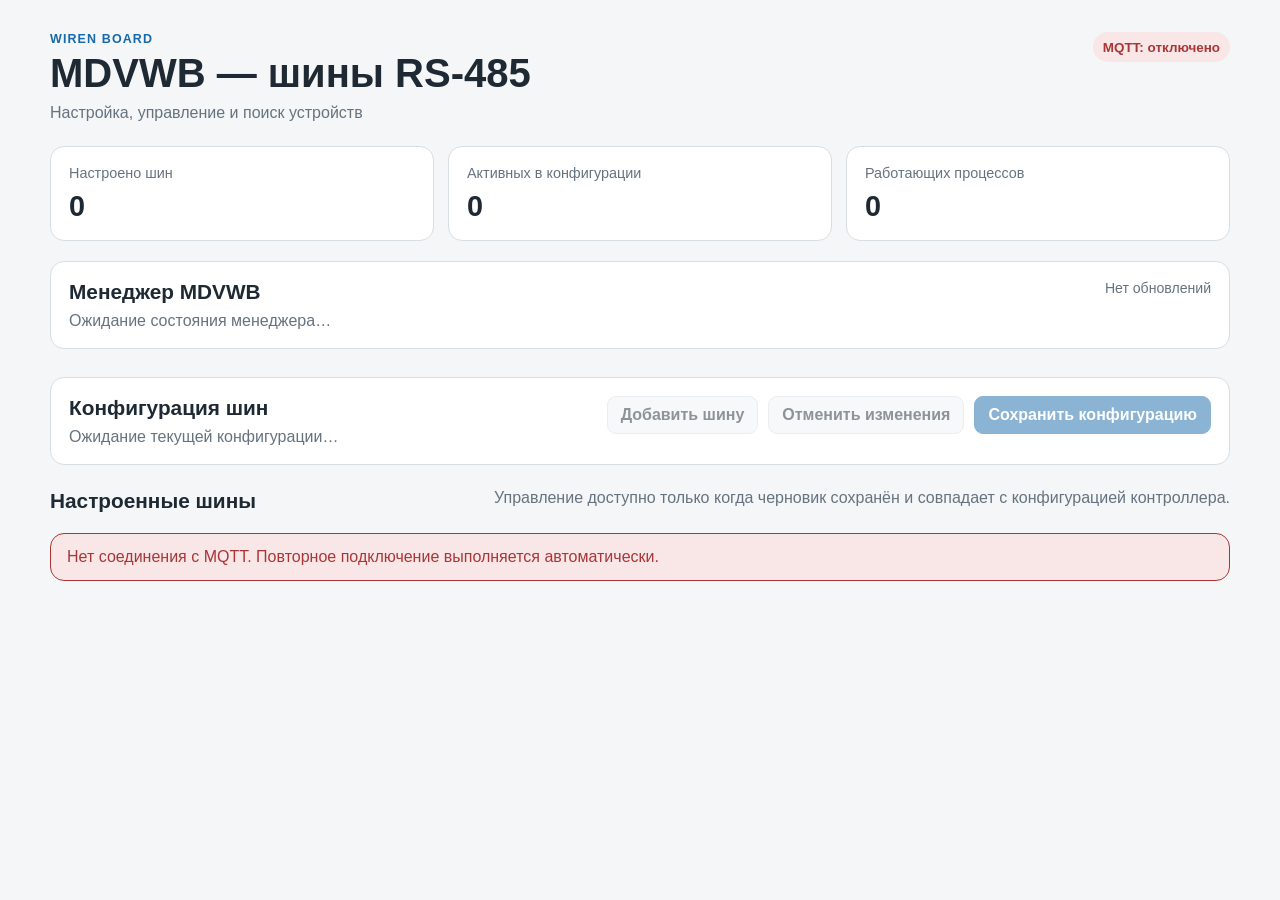
==== www/mdvwb/index.html @ 92bb1122 "Add multi-bus MQTT manager and web configuration" ====
<!doctype html>
<html lang="ru">
<head>
  <meta charset="utf-8">
  <meta name="viewport" content="width=device-width, initial-scale=1">
  <title>MDVWB — управление шинами</title>
  <link rel="stylesheet" href="./styles.css">
</head>
<body>
  <main class="page">
    <header class="page-header">
      <div>
        <p class="eyebrow">Wiren Board</p>
        <h1>MDVWB — шины RS-485</h1>
        <p class="subtitle">Настройка, управление и поиск устройств</p>
      </div>
      <div id="connectionBadge" class="status-badge status-offline" aria-live="polite">
        MQTT: отключено
      </div>
    </header>

    <section class="summary" aria-label="Общее состояние">
      <article class="summary-card">
        <span class="summary-label">Настроено шин</span>
        <strong id="busCount">0</strong>
      </article>
      <article class="summary-card">
        <span class="summary-label">Активных в конфигурации</span>
        <strong id="enabledCount">0</strong>
      </article>
      <article class="summary-card">
        <span class="summary-label">Работающих процессов</span>
        <strong id="runningCount">0</strong>
      </article>
    </section>

    <section class="manager-panel" aria-labelledby="managerTitle">
      <div>
        <h2 id="managerTitle">Менеджер MDVWB</h2>
        <p id="managerStatus" class="muted">Ожидание данных MQTT…</p>
      </div>
      <p id="lastUpdate" class="last-update">Нет обновлений</p>
    </section>

    <section class="configuration-panel" aria-labelledby="configurationTitle">
      <div class="configuration-header">
        <div>
          <h2 id="configurationTitle">Конфигурация шин</h2>
          <p id="draftStatus" class="muted">Ожидание текущей конфигурации…</p>
        </div>
        <div class="button-row">
          <button id="addBusButton" class="button button-secondary" type="button">Добавить шину</button>
          <button id="resetConfigButton" class="button button-secondary" type="button" disabled>Отменить изменения</button>
          <button id="applyConfigButton" class="button button-primary" type="button" disabled>Сохранить конфигурацию</button>
        </div>
      </div>
      <div id="configResult" class="operation-result operation-result-hidden" role="status" aria-live="polite"></div>
    </section>

    <section id="editorPanel" class="editor-panel editor-panel-hidden" aria-labelledby="editorTitle">
      <div class="editor-header">
        <div>
          <p class="eyebrow">Редактор</p>
          <h2 id="editorTitle">Новая шина</h2>
        </div>
        <button id="closeEditorButton" class="icon-button" type="button" aria-label="Закрыть редактор">×</button>
      </div>

      <form id="busEditorForm" novalidate>
        <div class="form-grid">
          <label class="field">
            <span>Номер шины</span>
            <input id="busIdInput" type="number" min="1" max="999" step="1" required>
            <small>Число от 1 до 999. Используется в имени Fan-&lt;шина&gt;_&lt;адрес&gt;.</small>
          </label>

          <label class="field">
            <span>Порт RS-485</span>
            <input id="busPortInput" type="text" placeholder="/dev/ttyRS485-1" autocomplete="off" required>
            <small>Допустим любой безопасный путь устройства, начинающийся с /dev/.</small>
          </label>

          <label class="field field-wide">
            <span>Опрашиваемые адреса</span>
            <input id="busAddressesInput" type="text" placeholder="1, 2, 3" autocomplete="off">
            <small>Адреса 0–63 через запятую. Для отключённой шины список может быть пустым.</small>
          </label>

          <label class="checkbox-field field-wide">
            <input id="busEnabledInput" type="checkbox">
            <span>Шина активна и должна запускаться автоматически</span>
          </label>
        </div>

        <div id="editorError" class="form-error form-error-hidden" role="alert"></div>
        <div class="button-row editor-actions">
          <button id="cancelEditorButton" class="button button-secondary" type="button">Отмена</button>
          <button class="button button-primary" type="submit">Сохранить в черновик</button>
        </div>
      </form>
    </section>

    <section aria-labelledby="busesTitle">
      <div class="section-heading">
        <h2 id="busesTitle">Настроенные шины</h2>
        <p class="muted">Управление доступно только когда черновик сохранён и совпадает с конфигурацией контроллера.</p>
      </div>
      <div id="notice" class="notice" role="status" aria-live="polite">
        Подключение к MQTT…
      </div>
      <div id="busGrid" class="bus-grid" aria-live="polite"></div>
    </section>
  </main>

  <template id="busCardTemplate">
    <article class="bus-card">
      <div class="bus-card-header">
        <div>
          <p class="eyebrow bus-number"></p>
          <h3 class="bus-title"></h3>
        </div>
        <span class="bus-service status-badge"></span>
      </div>

      <dl class="bus-details">
        <div>
          <dt>Порт</dt>
          <dd class="bus-port"></dd>
        </div>
        <div>
          <dt>Адреса</dt>
          <dd class="bus-addresses"></dd>
        </div>
        <div>
          <dt>Конфигурация</dt>
          <dd class="bus-enabled"></dd>
        </div>
        <div>
          <dt>Автозапуск</dt>
          <dd class="bus-autostart"></dd>
        </div>
      </dl>

      <section class="bus-control-block" aria-label="Управление шиной">
        <h4>Управление процессом</h4>
        <div class="bus-control-actions">
          <button class="button button-success bus-command" data-command="start" type="button">Запустить</button>
          <button class="button button-secondary bus-command" data-command="stop" type="button">Остановить</button>
          <button class="button button-secondary bus-command" data-command="restart" type="button">Перезапустить</button>
          <button class="button button-secondary bus-command" data-command="status" type="button">Обновить</button>
        </div>
        <p class="bus-operation-result muted" role="status" aria-live="polite"></p>
      </section>

      <section class="discovery-block">
        <div class="discovery-heading">
          <div>
            <h4>Поиск устройств</h4>
            <p class="bus-discovery-status muted">Нет данных</p>
          </div>
          <button class="button button-secondary bus-command bus-discover" data-command="discovery" type="button">Найти устройства</button>
        </div>
        <p class="bus-discovery-result"></p>
        <p class="discovery-note muted">Поиск остановит только эту шину. После завершения сервис останется остановленным.</p>
      </section>

      <div class="card-actions">
        <button class="button button-secondary bus-edit" type="button">Изменить</button>
        <button class="button button-danger bus-delete" type="button">Удалить</button>
      </div>
    </article>
  </template>

  <script type="module" src="./app.js"></script>
</body>
</html>
---- www/mdvwb/styles.css ----
:root {
  color-scheme: light dark;
  --background: #f4f6f8;
  --surface: #ffffff;
  --surface-subtle: #eef2f5;
  --text: #1e2933;
  --muted: #66737f;
  --border: #d7dee4;
  --accent: #1769aa;
  --accent-soft: #e7f1f9;
  --success: #207a42;
  --success-soft: #e4f4e9;
  --warning: #9a6400;
  --warning-soft: #fff2d5;
  --danger: #a93636;
  --danger-soft: #f9e7e7;
  font-family: -apple-system, BlinkMacSystemFont, "Segoe UI", Arial, sans-serif;
}

@media (prefers-color-scheme: dark) {
  :root {
    --background: #12171c;
    --surface: #1b2229;
    --surface-subtle: #242d35;
    --text: #edf2f6;
    --muted: #aeb9c2;
    --border: #37434d;
    --accent: #65b5f1;
    --accent-soft: #1d3a50;
    --success: #78d498;
    --success-soft: #173b25;
    --warning: #f2c66d;
    --warning-soft: #493815;
    --danger: #f0a1a1;
    --danger-soft: #4c2424;
  }
}

* {
  box-sizing: border-box;
}

body {
  margin: 0;
  background: var(--background);
  color: var(--text);
}

button,
input,
textarea,
select {
  font: inherit;
}

code {
  font-family: Consolas, "Liberation Mono", monospace;
  font-size: 0.92em;
}

.page {
  width: min(1180px, calc(100% - 32px));
  margin: 0 auto;
  padding: 32px 0 56px;
}

.page-header,
.manager-panel,
.section-heading,
.bus-card-header {
  display: flex;
  justify-content: space-between;
  align-items: flex-start;
  gap: 20px;
}

.page-header {
  margin-bottom: 24px;
}

h1,
h2,
h3,
h4,
p {
  margin-top: 0;
}

h1 {
  margin-bottom: 8px;
  font-size: clamp(1.7rem, 4vw, 2.5rem);
}

h2 {
  margin-bottom: 8px;
  font-size: 1.3rem;
}

h3 {
  margin-bottom: 0;
  font-size: 1.2rem;
}

h4 {
  margin-bottom: 8px;
  font-size: 1rem;
}

.eyebrow {
  margin-bottom: 5px;
  color: var(--accent);
  font-size: 0.78rem;
  font-weight: 700;
  letter-spacing: 0.09em;
  text-transform: uppercase;
}

.subtitle,
.muted,
.last-update {
  color: var(--muted);
}

.subtitle {
  margin-bottom: 0;
}

.summary {
  display: grid;
  grid-template-columns: repeat(3, minmax(0, 1fr));
  gap: 14px;
  margin-bottom: 20px;
}

.summary-card,
.manager-panel,
.bus-card,
.notice {
  border: 1px solid var(--border);
  border-radius: 14px;
  background: var(--surface);
}

.summary-card {
  padding: 17px 18px;
}

.summary-card strong {
  display: block;
  margin-top: 8px;
  font-size: 1.8rem;
}

.summary-label {
  color: var(--muted);
  font-size: 0.9rem;
}

.manager-panel {
  margin-bottom: 28px;
  padding: 18px;
}

.manager-panel p {
  margin-bottom: 0;
}

.last-update {
  font-size: 0.88rem;
  text-align: right;
}

.section-heading {
  margin-bottom: 12px;
}

.section-heading p {
  margin-bottom: 0;
}

.notice {
  margin-bottom: 16px;
  padding: 14px 16px;
  color: var(--muted);
}

.notice.notice-error {
  border-color: var(--danger);
  background: var(--danger-soft);
  color: var(--danger);
}

.notice.notice-hidden {
  display: none;
}

.bus-grid {
  display: grid;
  grid-template-columns: repeat(auto-fit, minmax(310px, 1fr));
  gap: 16px;
}

.bus-card {
  padding: 18px;
}

.bus-details {
  display: grid;
  grid-template-columns: repeat(2, minmax(0, 1fr));
  gap: 14px;
  margin: 20px 0;
}

.bus-details div {
  min-width: 0;
  padding: 12px;
  border-radius: 10px;
  background: var(--surface-subtle);
}

.bus-details dt {
  margin-bottom: 5px;
  color: var(--muted);
  font-size: 0.8rem;
}

.bus-details dd {
  margin: 0;
  overflow-wrap: anywhere;
  font-weight: 600;
}

.discovery-block {
  padding-top: 16px;
  border-top: 1px solid var(--border);
}

.discovery-block p:last-child {
  margin-bottom: 0;
}

.status-badge {
  display: inline-flex;
  align-items: center;
  min-height: 30px;
  padding: 5px 10px;
  border-radius: 999px;
  background: var(--surface-subtle);
  color: var(--muted);
  font-size: 0.84rem;
  font-weight: 700;
  white-space: nowrap;
}

.status-online,
.status-active {
  background: var(--success-soft);
  color: var(--success);
}

.status-warning,
.status-activating {
  background: var(--warning-soft);
  color: var(--warning);
}

.status-offline,
.status-failed,
.status-inactive {
  background: var(--danger-soft);
  color: var(--danger);
}

@media (max-width: 720px) {
  .page {
    width: min(100% - 20px, 1180px);
    padding-top: 20px;
  }

  .page-header,
  .manager-panel,
  .section-heading {
    flex-direction: column;
  }

  .summary {
    grid-template-columns: 1fr;
  }

  .last-update {
    text-align: left;
  }
}

@media (max-width: 430px) {
  .bus-grid {
    grid-template-columns: 1fr;
  }

  .bus-details {
    grid-template-columns: 1fr;
  }
}

.configuration-panel,
.editor-panel {
  margin-bottom: 24px;
  padding: 18px;
  border: 1px solid var(--border);
  border-radius: 14px;
  background: var(--surface);
}

.configuration-header,
.editor-header,
.card-actions,
.button-row {
  display: flex;
  align-items: center;
  gap: 10px;
}

.configuration-header,
.editor-header {
  justify-content: space-between;
  align-items: flex-start;
}

.configuration-header p,
.editor-header p {
  margin-bottom: 0;
}

.button-row {
  flex-wrap: wrap;
  justify-content: flex-end;
}

.button,
.icon-button {
  border: 1px solid transparent;
  border-radius: 9px;
  cursor: pointer;
  font-weight: 650;
}

.button {
  min-height: 38px;
  padding: 8px 13px;
}

.button:disabled {
  cursor: not-allowed;
  opacity: 0.5;
}

.button-primary {
  border-color: var(--accent);
  background: var(--accent);
  color: #ffffff;
}

.button-secondary {
  border-color: var(--border);
  background: var(--surface-subtle);
  color: var(--text);
}

.button-danger {
  border-color: var(--danger);
  background: transparent;
  color: var(--danger);
}

.icon-button {
  width: 38px;
  height: 38px;
  padding: 0;
  border-color: var(--border);
  background: var(--surface-subtle);
  color: var(--text);
  font-size: 1.5rem;
}

.operation-result,
.form-error {
  margin-top: 14px;
  padding: 12px 14px;
  border: 1px solid var(--border);
  border-radius: 10px;
}

.operation-success {
  border-color: var(--success);
  background: var(--success-soft);
  color: var(--success);
}

.operation-error,
.form-error {
  border-color: var(--danger);
  background: var(--danger-soft);
  color: var(--danger);
}

.operation-result-hidden,
.form-error-hidden,
.editor-panel-hidden {
  display: none;
}

.form-grid {
  display: grid;
  grid-template-columns: repeat(2, minmax(0, 1fr));
  gap: 15px;
  margin-top: 18px;
}

.field,
.checkbox-field {
  display: flex;
  gap: 7px;
}

.field {
  flex-direction: column;
}

.field-wide {
  grid-column: 1 / -1;
}

.field > span,
.checkbox-field span {
  font-weight: 650;
}

.field input {
  width: 100%;
  min-height: 42px;
  padding: 9px 11px;
  border: 1px solid var(--border);
  border-radius: 9px;
  background: var(--surface);
  color: var(--text);
}

.field small {
  color: var(--muted);
}

.checkbox-field {
  align-items: center;
  padding: 12px;
  border-radius: 10px;
  background: var(--surface-subtle);
}

.checkbox-field input {
  width: 19px;
  height: 19px;
  margin: 0;
}

.editor-actions {
  margin-top: 16px;
}

.card-actions {
  justify-content: flex-end;
  margin-top: 16px;
  padding-top: 16px;
  border-top: 1px solid var(--border);
}

@media (max-width: 720px) {
  .configuration-header,
  .editor-header {
    flex-direction: column;
  }

  .configuration-header .button-row,
  .editor-actions {
    width: 100%;
    justify-content: flex-start;
  }

  .form-grid {
    grid-template-columns: 1fr;
  }

  .field-wide {
    grid-column: auto;
  }
}

.button-success {
  border-color: var(--success);
  background: var(--success-soft);
  color: var(--success);
}

.bus-control-block {
  padding-top: 16px;
  border-top: 1px solid var(--border);
}

.bus-control-actions,
.discovery-heading {
  display: flex;
  align-items: center;
  gap: 9px;
}

.bus-control-actions {
  flex-wrap: wrap;
}

.discovery-heading {
  justify-content: space-between;
  align-items: flex-start;
}

.discovery-heading h4,
.discovery-heading p {
  margin-bottom: 0;
}

.bus-operation-result {
  min-height: 1.25em;
  margin: 10px 0 0;
  font-size: 0.88rem;
}

.inline-success {
  color: var(--success);
}

.inline-error {
  color: var(--danger);
}

.discovery-note {
  margin: 9px 0 0;
  font-size: 0.82rem;
}

.bus-discovery-result {
  margin: 10px 0 0;
  font-weight: 650;
}

@media (max-width: 520px) {
  .discovery-heading {
    flex-direction: column;
  }

  .bus-control-actions .button,
  .bus-discover {
    width: 100%;
  }
}
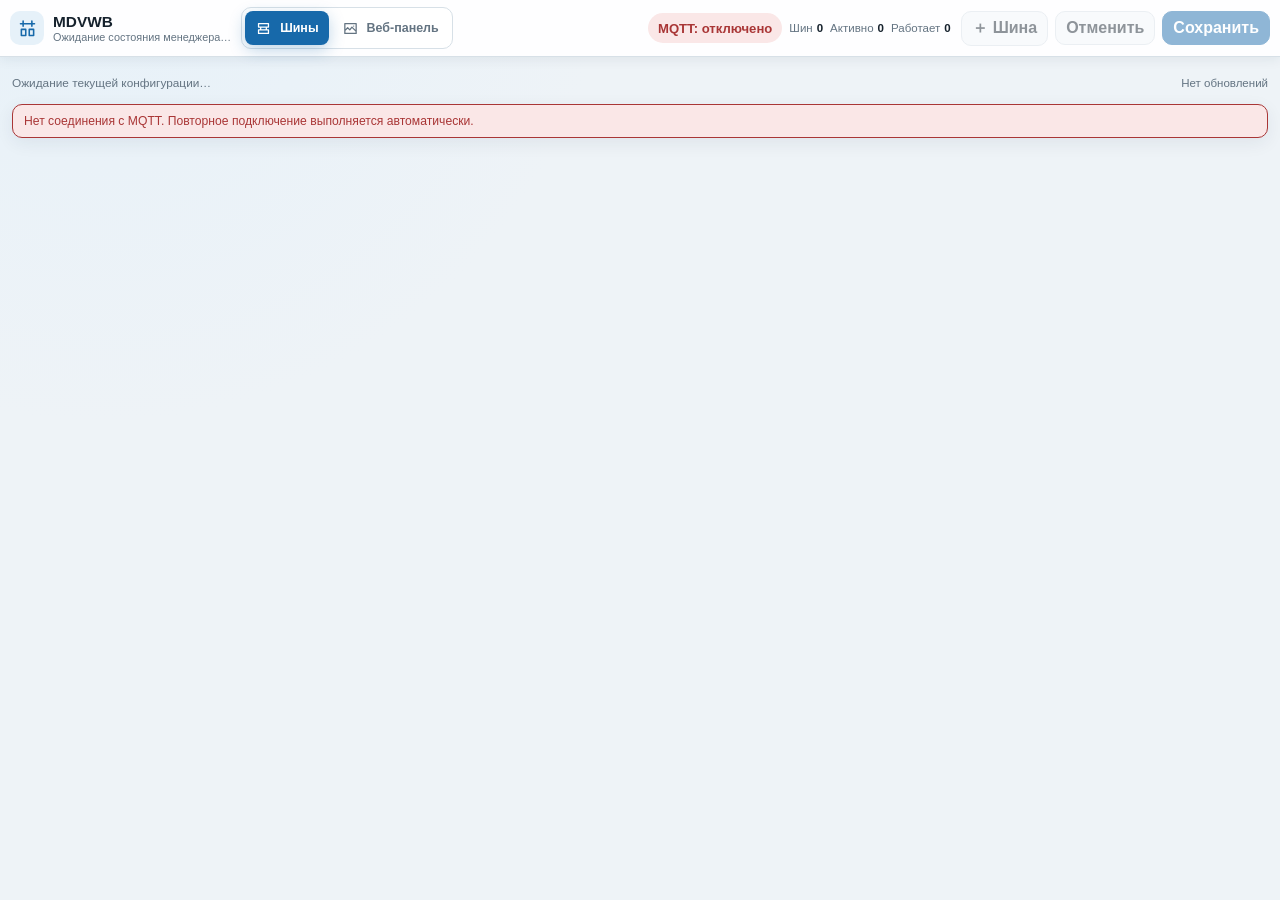
==== commit bda1ef9e: "xxx" ====
--- a/www/mdvwb/index.html
+++ b/www/mdvwb/index.html
@@ -3,112 +3,218 @@
 <head>
   <meta charset="utf-8">
   <meta name="viewport" content="width=device-width, initial-scale=1">
-  <title>MDVWB — управление шинами</title>
+  <title>MDVWB — настройка системы</title>
   <link rel="stylesheet" href="./styles.css">
 </head>
 <body>
   <main class="page">
-    <header class="page-header">
-      <div>
-        <p class="eyebrow">Wiren Board</p>
-        <h1>MDVWB — шины RS-485</h1>
-        <p class="subtitle">Настройка, управление и поиск устройств</p>
-      </div>
-      <div id="connectionBadge" class="status-badge status-offline" aria-live="polite">
-        MQTT: отключено
+    <header class="admin-topbar">
+      <div class="admin-brand">
+        <span class="admin-brand-icon" aria-hidden="true">
+          <svg viewBox="0 0 24 24"><path d="M4 6.5h16M7 3.5v6M17 3.5v6M5 13h5v7H5zM14 13h5v7h-5z"/></svg>
+        </span>
+        <div><strong>MDVWB</strong><span id="managerStatus">Ожидание менеджера…</span></div>
+      </div>
+
+      <nav class="section-tabs" aria-label="Разделы настройки">
+        <button class="section-tab section-tab-active" type="button" data-section="buses" aria-selected="true">
+          <svg viewBox="0 0 24 24" aria-hidden="true"><path d="M5 5h14v5H5zM5 14h14v5H5zM8 10v4M16 10v4"/></svg>
+          <span>Шины</span>
+        </button>
+        <button class="section-tab" type="button" data-section="dashboard" aria-selected="false">
+          <svg viewBox="0 0 24 24" aria-hidden="true"><path d="M4 5h16v14H4zM4 15l4-4 3 3 3-4 6 6M16.5 8.5h.01"/></svg>
+          <span>Веб-панель</span>
+        </button>
+      </nav>
+
+      <div class="admin-topbar-stats" aria-label="Состояние системы">
+        <span id="connectionBadge" class="status-badge status-offline">MQTT: отключено</span>
+        <span class="admin-counter" title="Настроено шин">Шин <strong id="busCount">0</strong></span>
+        <span class="admin-counter" title="Активных шин">Активно <strong id="enabledCount">0</strong></span>
+        <span class="admin-counter" title="Работающих процессов">Работает <strong id="runningCount">0</strong></span>
+      </div>
+
+      <div class="admin-topbar-actions">
+        <button id="addBusButton" class="button button-secondary button-compact" type="button"><span aria-hidden="true">＋</span> Шина</button>
+        <button id="resetConfigButton" class="button button-secondary button-compact" type="button" disabled>Отменить</button>
+        <button id="applyConfigButton" class="button button-primary button-compact" type="button" disabled>Сохранить</button>
       </div>
     </header>
 
-    <section class="summary" aria-label="Общее состояние">
-      <article class="summary-card">
-        <span class="summary-label">Настроено шин</span>
-        <strong id="busCount">0</strong>
-      </article>
-      <article class="summary-card">
-        <span class="summary-label">Активных в конфигурации</span>
-        <strong id="enabledCount">0</strong>
-      </article>
-      <article class="summary-card">
-        <span class="summary-label">Работающих процессов</span>
-        <strong id="runningCount">0</strong>
-      </article>
+    <section id="busesSection" class="section-panel buses-compact-page" data-section-panel="buses">
+      <div class="buses-status-line">
+        <span id="draftStatus" class="muted">Ожидание текущей конфигурации…</span>
+        <span id="lastUpdate" class="last-update">Нет обновлений</span>
+      </div>
+      <div id="configResult" class="operation-result operation-result-hidden" role="status" aria-live="polite"></div>
+      <div id="notice" class="notice" role="status" aria-live="polite">Подключение к MQTT…</div>
+
+      <section id="editorPanel" class="editor-panel editor-panel-hidden bus-editor-drawer" aria-labelledby="editorTitle">
+        <div class="editor-header">
+          <div><p class="eyebrow">Настройка шины</p><h2 id="editorTitle">Новая шина</h2></div>
+          <button id="closeEditorButton" class="icon-button" type="button" aria-label="Закрыть редактор">×</button>
+        </div>
+        <form id="busEditorForm" novalidate>
+          <div class="form-grid">
+            <label class="field">
+              <span>Номер шины</span>
+              <input id="busIdInput" type="number" min="1" max="999" step="1" required>
+              <small>Идентификатор в имени Fan-&lt;шина&gt;_&lt;адрес&gt;.</small>
+            </label>
+            <label class="field">
+              <span>Порт RS-485</span>
+              <input id="busPortInput" type="text" placeholder="/dev/ttyRS485-1" autocomplete="off" required>
+            </label>
+            <label class="field field-wide">
+              <span>Опрашиваемые адреса</span>
+              <input id="busAddressesInput" type="text" placeholder="1, 2, 3" autocomplete="off">
+              <small>Адреса 0–63 через запятую.</small>
+            </label>
+            <label class="checkbox-field field-wide">
+              <input id="busEnabledInput" type="checkbox">
+              <span>Запускать шину автоматически</span>
+            </label>
+          </div>
+          <div id="editorError" class="form-error form-error-hidden" role="alert"></div>
+          <div class="button-row editor-actions">
+            <button id="cancelEditorButton" class="button button-secondary" type="button">Отмена</button>
+            <button class="button button-primary" type="submit">Добавить в черновик</button>
+          </div>
+        </form>
+      </section>
+
+      <div id="busGrid" class="bus-grid" aria-live="polite"></div>
     </section>
 
-    <section class="manager-panel" aria-labelledby="managerTitle">
-      <div>
-        <h2 id="managerTitle">Менеджер MDVWB</h2>
-        <p id="managerStatus" class="muted">Ожидание данных MQTT…</p>
-      </div>
-      <p id="lastUpdate" class="last-update">Нет обновлений</p>
-    </section>
-
-    <section class="configuration-panel" aria-labelledby="configurationTitle">
-      <div class="configuration-header">
-        <div>
-          <h2 id="configurationTitle">Конфигурация шин</h2>
-          <p id="draftStatus" class="muted">Ожидание текущей конфигурации…</p>
-        </div>
-        <div class="button-row">
-          <button id="addBusButton" class="button button-secondary" type="button">Добавить шину</button>
-          <button id="resetConfigButton" class="button button-secondary" type="button" disabled>Отменить изменения</button>
-          <button id="applyConfigButton" class="button button-primary" type="button" disabled>Сохранить конфигурацию</button>
-        </div>
-      </div>
-      <div id="configResult" class="operation-result operation-result-hidden" role="status" aria-live="polite"></div>
-    </section>
-
-    <section id="editorPanel" class="editor-panel editor-panel-hidden" aria-labelledby="editorTitle">
-      <div class="editor-header">
-        <div>
-          <p class="eyebrow">Редактор</p>
-          <h2 id="editorTitle">Новая шина</h2>
-        </div>
-        <button id="closeEditorButton" class="icon-button" type="button" aria-label="Закрыть редактор">×</button>
-      </div>
-
-      <form id="busEditorForm" novalidate>
-        <div class="form-grid">
-          <label class="field">
-            <span>Номер шины</span>
-            <input id="busIdInput" type="number" min="1" max="999" step="1" required>
-            <small>Число от 1 до 999. Используется в имени Fan-&lt;шина&gt;_&lt;адрес&gt;.</small>
-          </label>
-
-          <label class="field">
-            <span>Порт RS-485</span>
-            <input id="busPortInput" type="text" placeholder="/dev/ttyRS485-1" autocomplete="off" required>
-            <small>Допустим любой безопасный путь устройства, начинающийся с /dev/.</small>
-          </label>
-
-          <label class="field field-wide">
-            <span>Опрашиваемые адреса</span>
-            <input id="busAddressesInput" type="text" placeholder="1, 2, 3" autocomplete="off">
-            <small>Адреса 0–63 через запятую. Для отключённой шины список может быть пустым.</small>
-          </label>
-
-          <label class="checkbox-field field-wide">
-            <input id="busEnabledInput" type="checkbox">
-            <span>Шина активна и должна запускаться автоматически</span>
-          </label>
-        </div>
-
-        <div id="editorError" class="form-error form-error-hidden" role="alert"></div>
-        <div class="button-row editor-actions">
-          <button id="cancelEditorButton" class="button button-secondary" type="button">Отмена</button>
-          <button class="button button-primary" type="submit">Сохранить в черновик</button>
-        </div>
-      </form>
-    </section>
-
-    <section aria-labelledby="busesTitle">
-      <div class="section-heading">
-        <h2 id="busesTitle">Настроенные шины</h2>
-        <p class="muted">Управление доступно только когда черновик сохранён и совпадает с конфигурацией контроллера.</p>
-      </div>
-      <div id="notice" class="notice" role="status" aria-live="polite">
-        Подключение к MQTT…
-      </div>
-      <div id="busGrid" class="bus-grid" aria-live="polite"></div>
+    <section id="dashboardSection" class="section-panel section-panel-hidden dashboard-editor-shell" data-section-panel="dashboard">
+      <header class="dashboard-editor-toolbar">
+        <div class="dashboard-toolbar-left">
+          <button id="dashboardBackButton" class="button button-secondary button-compact" type="button" aria-label="Вернуться к шинам">← Шины</button>
+          <div class="dashboard-panel-switcher" aria-label="Выбор пользовательской панели">
+            <select id="dashboardPanelSelect" aria-label="Пользовательская панель"></select>
+            <button id="dashboardNewPanelButton" class="icon-button icon-button-small" type="button" title="Создать новую панель" aria-label="Создать новую панель">＋</button>
+          </div>
+          <div class="dashboard-toolbar-title">
+            <strong id="dashboardToolbarTitle">Панель фанкойлов</strong>
+            <span id="dashboardBackgroundMeta">Изображение не загружено</span>
+          </div>
+          <span id="dashboardDirtyBadge" class="mini-badge mini-badge-hidden">Не сохранено</span>
+        </div>
+        <div class="dashboard-toolbar-actions">
+          <span id="dashboardStatusBadge" class="status-badge status-offline">Ожидание</span>
+          <span class="dashboard-toolbar-counter"><strong id="dashboardFanCount">0</strong> на карте</span>
+          <span class="dashboard-toolbar-counter dashboard-toolbar-counter-hidden">R<strong id="dashboardRevision">0</strong></span>
+          <span class="dashboard-toolbar-counter dashboard-toolbar-counter-hidden"><strong id="dashboardReferenceIssues">0</strong> ошибок</span>
+          <button id="dashboardSettingsButton" class="button button-secondary button-compact" type="button">Параметры</button>
+          <button id="dashboardResetButton" class="button button-secondary button-compact" type="button" disabled>Отменить</button>
+          <button id="dashboardSaveButton" class="button button-primary button-compact" type="button" disabled>Сохранить</button>
+          <a id="dashboardOpenPanelLink" class="button button-secondary button-compact" href="/fancoils/?panel=main" target="_blank" rel="noopener">Открыть</a>
+        </div>
+      </header>
+
+      <div id="dashboardConfigResult" class="operation-result operation-result-hidden dashboard-toolbar-result" role="status" aria-live="polite"></div>
+
+      <div class="dashboard-editor-workspace">
+        <aside class="device-catalog" aria-labelledby="dashboardDevicesTitle">
+          <div class="placement-pane-heading">
+            <div>
+              <h4 id="dashboardDevicesTitle">Фанкойлы</h4>
+            </div>
+            <span class="device-count"><strong id="dashboardPlacedDeviceCount">0</strong>/<span id="dashboardAvailableDeviceCount">0</span></span>
+          </div>
+          <div id="dashboardDeviceList" class="device-list"></div>
+          <div id="dashboardDeviceEmpty" class="device-empty device-empty-hidden">Нет настроенных фанкойлов.</div>
+        </aside>
+
+        <section class="placement-canvas-column dashboard-editor-map" aria-labelledby="dashboardPreviewTitle">
+          <h3 id="dashboardPreviewTitle" class="visually-hidden">Фанкойлы на плане</h3>
+          <div id="dashboardPreviewViewport" class="dashboard-preview-viewport" tabindex="0">
+            <div id="dashboardPreviewStage" class="dashboard-preview-stage">
+              <div id="dashboardImageCanvas" class="dashboard-image-canvas dashboard-image-canvas-empty dashboard-grid-enabled">
+                <img id="dashboardPreviewImage" class="dashboard-preview-image-hidden" alt="Подложка панели фанкойлов">
+                <div id="dashboardPreviewPlaceholder" class="dashboard-preview-placeholder">
+                  <svg viewBox="0 0 24 24" aria-hidden="true"><path d="M4 5h16v14H4zM4 15l4-4 3 3 3-4 6 6M16.5 8.5h.01"/></svg>
+                  <strong>Карта готова</strong>
+                  <span>Добавьте фанкойлы и при необходимости загрузите изображение.</span>
+                </div>
+                <div id="dashboardMarkerLayer" class="dashboard-marker-layer" aria-label="Маркеры фанкойлов"></div>
+              </div>
+            </div>
+          </div>
+          <div class="preview-footer dashboard-editor-footer">
+            <span id="dashboardPreviewMode">Вписать в окно · 100%</span>
+            <span>Колесо мыши — масштаб · шаг перемещения 1% по X и Y.</span>
+          </div>
+        </section>
+
+        <aside class="marker-inspector" aria-labelledby="dashboardInspectorTitle">
+          <div class="placement-pane-heading">
+            <div><h4 id="dashboardInspectorTitle">Фанкойл</h4><p class="muted">Номер, помещение и координаты</p></div>
+          </div>
+          <div id="dashboardInspectorEmpty" class="marker-inspector-empty">
+            <span class="inspector-fan-icon" aria-hidden="true">✣</span>
+            <strong>Выберите фанкойл</strong>
+            <p>Включите чекбокс слева, затем выберите устройство или маркер.</p>
+          </div>
+          <div id="dashboardInspectorForm" class="marker-inspector-form marker-inspector-form-hidden">
+            <div class="marker-reference"><span>MQTT-устройство</span><strong id="dashboardInspectorReference"></strong></div>
+            <div id="dashboardMarkerIssue" class="marker-issue marker-issue-hidden"></div>
+            <label class="field">
+              <span>Номер фанкойла</span>
+              <input id="dashboardMarkerNumber" type="number" min="1" max="200" step="1">
+              <small>Уникальное число 1–200, показываемое пользователю.</small>
+            </label>
+            <label class="field">
+              <span>Название помещения</span>
+              <input id="dashboardMarkerLabel" type="text" maxlength="120">
+            </label>
+            <div class="coordinate-grid">
+              <label class="field"><span>X, %</span><input id="dashboardMarkerX" type="number" min="0" max="100" step="1"></label>
+              <label class="field"><span>Y, %</span><input id="dashboardMarkerY" type="number" min="0" max="100" step="1"></label>
+            </div>
+            <div class="marker-inspector-actions">
+              <button id="dashboardMarkerCenter" class="button button-secondary" type="button">В центр</button>
+              <button id="dashboardMarkerRemove" class="button button-danger" type="button">Убрать</button>
+            </div>
+          </div>
+        </aside>
+      </div>
+
+      <div id="dashboardDrawerBackdrop" class="dashboard-drawer-backdrop dashboard-drawer-hidden"></div>
+      <aside id="dashboardSettingsDrawer" class="dashboard-drawer dashboard-drawer-wide dashboard-drawer-hidden" aria-labelledby="dashboardSettingsTitle">
+        <div class="dashboard-drawer-header"><h3 id="dashboardSettingsTitle">Параметры панели</h3><button class="icon-button dashboard-drawer-close" type="button" aria-label="Закрыть">×</button></div>
+        <div class="stack-fields">
+          <label class="field"><span>ID ссылки</span><input id="dashboardPanelIdInput" type="text" maxlength="48" pattern="[A-Za-z0-9_-]+"><small>Адрес: <code id="dashboardPanelUrlPreview">/fancoils/?panel=main</code></small></label>
+          <label class="field"><span>Название</span><input id="dashboardTitleInput" type="text" maxlength="160" placeholder="Панель фанкойлов"></label>
+          <label class="toggle-row"><input id="dashboardDefaultPanelInput" type="checkbox"><span><strong>Панель по умолчанию</strong><small>Открывается по ссылке /fancoils/ без параметра panel.</small></span></label>
+          <div class="button-row dashboard-panel-actions">
+            <button id="dashboardDuplicatePanelButton" class="button button-secondary" type="button">Создать копию</button>
+            <button id="dashboardDeletePanelButton" class="button button-danger" type="button">Удалить панель</button>
+          </div>
+          <label class="field"><span>Режим отображения</span><select id="dashboardFitSelect"><option value="contain">Вписать в окно</option><option value="width">По ширине</option><option value="actual">Фактический размер</option><option value="custom">Пользовательский масштаб</option></select></label>
+          <label class="field"><span>Масштаб при открытии: <strong id="dashboardScaleValue">100%</strong></span><input id="dashboardScaleInput" class="range-input" type="range" min="25" max="400" step="5" value="100"></label>
+          <label class="field"><span>Размер всех маркеров: <strong id="dashboardGlobalMarkerScaleValue">100%</strong></span><input id="dashboardGlobalMarkerScale" class="range-input" type="range" min="50" max="300" step="5" value="100"><small>Применяется ко всем фанкойлам на этой панели.</small></label>
+          <label class="toggle-row"><input id="dashboardGridInput" type="checkbox" checked><span><strong>Показывать сетку 1%</strong><small>Сетка помогает ровно размещать фанкойлы. Координаты всегда изменяются с шагом 1%.</small></span></label>
+
+          <section class="dashboard-settings-section" aria-labelledby="backgroundUploadTitle">
+            <div class="dashboard-settings-section-heading"><h4 id="backgroundUploadTitle">Изображение карты</h4><span id="dashboardBackgroundSettingsMeta" class="muted">Не загружено</span></div>
+            <label id="backgroundDropZone" class="upload-drop-zone upload-drop-zone-compact" for="backgroundFileInput">
+              <svg viewBox="0 0 24 24" aria-hidden="true"><path d="M12 16V4m0 0L8 8m4-4 4 4M5 14v5h14v-5"/></svg>
+              <strong>Выбрать изображение</strong>
+              <span>PNG, JPEG или WebP · до 10 МиБ</span>
+              <input id="backgroundFileInput" type="file" accept="image/png,image/jpeg,image/webp,.png,.jpg,.jpeg,.webp">
+            </label>
+            <div id="selectedBackgroundInfo" class="selected-file selected-file-hidden"></div>
+            <div class="upload-progress upload-progress-hidden" id="backgroundUploadProgressBlock"><div class="upload-progress-heading"><span id="backgroundUploadText">Подготовка…</span><strong id="backgroundUploadPercent">0%</strong></div><progress id="backgroundUploadProgress" max="100" value="0"></progress></div>
+            <div id="backgroundUploadResult" class="operation-result operation-result-hidden" role="status" aria-live="polite"></div>
+            <div class="button-row dashboard-actions">
+              <button id="backgroundClearSelectionButton" class="button button-secondary" type="button" disabled>Очистить</button>
+              <button id="backgroundCancelUploadButton" class="button button-danger button-hidden" type="button">Отменить</button>
+              <button id="backgroundUploadButton" class="button button-primary" type="button" disabled>Загрузить</button>
+            </div>
+          </section>
+        </div>
+      </aside>
     </section>
   </main>
 
@@ -123,22 +229,10 @@
       </div>
 
       <dl class="bus-details">
-        <div>
-          <dt>Порт</dt>
-          <dd class="bus-port"></dd>
-        </div>
-        <div>
-          <dt>Адреса</dt>
-          <dd class="bus-addresses"></dd>
-        </div>
-        <div>
-          <dt>Конфигурация</dt>
-          <dd class="bus-enabled"></dd>
-        </div>
-        <div>
-          <dt>Автозапуск</dt>
-          <dd class="bus-autostart"></dd>
-        </div>
+        <div><dt>Порт</dt><dd class="bus-port"></dd></div>
+        <div><dt>Адреса</dt><dd class="bus-addresses"></dd></div>
+        <div><dt>Конфигурация</dt><dd class="bus-enabled"></dd></div>
+        <div><dt>Автозапуск</dt><dd class="bus-autostart"></dd></div>
       </dl>
 
       <section class="bus-control-block" aria-label="Управление шиной">
@@ -154,10 +248,7 @@
 
       <section class="discovery-block">
         <div class="discovery-heading">
-          <div>
-            <h4>Поиск устройств</h4>
-            <p class="bus-discovery-status muted">Нет данных</p>
-          </div>
+          <div><h4>Поиск устройств</h4><p class="bus-discovery-status muted">Нет данных</p></div>
           <button class="button button-secondary bus-command bus-discover" data-command="discovery" type="button">Найти устройства</button>
         </div>
         <p class="bus-discovery-result"></p>
--- a/www/mdvwb/styles.css
+++ b/www/mdvwb/styles.css
@@ -1,56 +1,75 @@
 :root {
   color-scheme: light dark;
-  --background: #f4f6f8;
+  --background: #eef3f7;
   --surface: #ffffff;
-  --surface-subtle: #eef2f5;
-  --text: #1e2933;
-  --muted: #66737f;
-  --border: #d7dee4;
+  --surface-raised: #ffffff;
+  --surface-subtle: #f2f6f9;
+  --surface-hover: #e9f0f5;
+  --text: #16222d;
+  --muted: #647482;
+  --border: #d7e0e7;
+  --border-strong: #becbd5;
   --accent: #1769aa;
-  --accent-soft: #e7f1f9;
+  --accent-hover: #12598f;
+  --accent-soft: #e6f1f9;
   --success: #207a42;
-  --success-soft: #e4f4e9;
+  --success-soft: #e3f4e9;
   --warning: #9a6400;
-  --warning-soft: #fff2d5;
+  --warning-soft: #fff1d2;
   --danger: #a93636;
-  --danger-soft: #f9e7e7;
+  --danger-soft: #fae7e7;
+  --shadow: 0 12px 32px rgba(24, 48, 68, 0.08);
+  --shadow-small: 0 5px 18px rgba(24, 48, 68, 0.07);
   font-family: -apple-system, BlinkMacSystemFont, "Segoe UI", Arial, sans-serif;
 }
 
 @media (prefers-color-scheme: dark) {
   :root {
-    --background: #12171c;
-    --surface: #1b2229;
-    --surface-subtle: #242d35;
-    --text: #edf2f6;
-    --muted: #aeb9c2;
-    --border: #37434d;
-    --accent: #65b5f1;
-    --accent-soft: #1d3a50;
-    --success: #78d498;
-    --success-soft: #173b25;
-    --warning: #f2c66d;
-    --warning-soft: #493815;
-    --danger: #f0a1a1;
-    --danger-soft: #4c2424;
+    --background: #10171d;
+    --surface: #182129;
+    --surface-raised: #1b252e;
+    --surface-subtle: #232f39;
+    --surface-hover: #2a3843;
+    --text: #edf3f7;
+    --muted: #a9b7c1;
+    --border: #35434e;
+    --border-strong: #465663;
+    --accent: #68b8f2;
+    --accent-hover: #8bcbf7;
+    --accent-soft: #1d3b51;
+    --success: #7bd49a;
+    --success-soft: #183b26;
+    --warning: #f0c46c;
+    --warning-soft: #473713;
+    --danger: #f1a3a3;
+    --danger-soft: #4b2525;
+    --shadow: 0 12px 32px rgba(0, 0, 0, 0.22);
+    --shadow-small: 0 5px 18px rgba(0, 0, 0, 0.18);
   }
 }
 
-* {
-  box-sizing: border-box;
-}
+* { box-sizing: border-box; }
 
 body {
   margin: 0;
-  background: var(--background);
+  background:
+    radial-gradient(circle at 8% -10%, var(--accent-soft), transparent 32rem),
+    var(--background);
   color: var(--text);
 }
 
-button,
-input,
-textarea,
-select {
-  font: inherit;
+button, input, textarea, select { font: inherit; }
+button, input, select { outline-offset: 2px; }
+button:focus-visible, input:focus-visible, select:focus-visible { outline: 3px solid color-mix(in srgb, var(--accent), transparent 60%); }
+
+svg {
+  width: 1.25em;
+  height: 1.25em;
+  fill: none;
+  stroke: currentColor;
+  stroke-width: 1.8;
+  stroke-linecap: round;
+  stroke-linejoin: round;
 }
 
 code {
@@ -59,15 +78,20 @@
 }
 
 .page {
-  width: min(1180px, calc(100% - 32px));
+  width: min(1260px, calc(100% - 36px));
   margin: 0 auto;
-  padding: 32px 0 56px;
+  padding: 28px 0 56px;
 }
 
 .page-header,
 .manager-panel,
 .section-heading,
-.bus-card-header {
+.bus-card-header,
+.configuration-header,
+.editor-header,
+.panel-heading,
+.preview-header,
+.dashboard-hero {
   display: flex;
   justify-content: space-between;
   align-items: flex-start;
@@ -75,169 +99,148 @@
 }
 
 .page-header {
-  margin-bottom: 24px;
-}
-
-h1,
-h2,
-h3,
-h4,
-p {
-  margin-top: 0;
-}
-
-h1 {
-  margin-bottom: 8px;
-  font-size: clamp(1.7rem, 4vw, 2.5rem);
-}
-
-h2 {
-  margin-bottom: 8px;
-  font-size: 1.3rem;
-}
-
-h3 {
-  margin-bottom: 0;
-  font-size: 1.2rem;
-}
-
-h4 {
-  margin-bottom: 8px;
-  font-size: 1rem;
-}
+  align-items: center;
+  margin-bottom: 22px;
+}
+
+.brand-block {
+  display: flex;
+  align-items: center;
+  gap: 15px;
+}
+
+.brand-icon {
+  display: grid;
+  width: 52px;
+  height: 52px;
+  place-items: center;
+  border: 1px solid color-mix(in srgb, var(--accent), transparent 62%);
+  border-radius: 16px;
+  background: var(--accent-soft);
+  color: var(--accent);
+}
+
+.brand-icon svg { width: 29px; height: 29px; }
+
+h1, h2, h3, h4, p { margin-top: 0; }
+h1 { margin-bottom: 4px; font-size: clamp(1.65rem, 4vw, 2.35rem); letter-spacing: -0.035em; }
+h2 { margin-bottom: 7px; font-size: 1.35rem; }
+h3 { margin-bottom: 0; font-size: 1.15rem; }
+h4 { margin-bottom: 8px; font-size: 1rem; }
 
 .eyebrow {
   margin-bottom: 5px;
   color: var(--accent);
-  font-size: 0.78rem;
+  font-size: 0.75rem;
+  font-weight: 750;
+  letter-spacing: 0.1em;
+  text-transform: uppercase;
+}
+
+.subtitle, .muted, .last-update { color: var(--muted); }
+.subtitle { margin-bottom: 0; }
+.last-update { margin: 0; font-size: 0.86rem; text-align: right; }
+
+.section-tabs {
+  display: inline-flex;
+  gap: 5px;
+  margin-bottom: 24px;
+  padding: 5px;
+  border: 1px solid var(--border);
+  border-radius: 14px;
+  background: color-mix(in srgb, var(--surface), transparent 12%);
+  box-shadow: var(--shadow-small);
+}
+
+.section-tab {
+  display: inline-flex;
+  align-items: center;
+  gap: 8px;
+  min-height: 42px;
+  padding: 9px 15px;
+  border: 0;
+  border-radius: 10px;
+  background: transparent;
+  color: var(--muted);
+  cursor: pointer;
   font-weight: 700;
-  letter-spacing: 0.09em;
-  text-transform: uppercase;
-}
-
-.subtitle,
-.muted,
-.last-update {
-  color: var(--muted);
-}
-
-.subtitle {
-  margin-bottom: 0;
-}
+}
+
+.section-tab:hover { background: var(--surface-subtle); color: var(--text); }
+.section-tab-active { background: var(--accent); color: #fff; box-shadow: 0 5px 16px color-mix(in srgb, var(--accent), transparent 72%); }
+.section-tab-active:hover { background: var(--accent-hover); color: #fff; }
+.section-panel-hidden { display: none; }
 
 .summary {
   display: grid;
   grid-template-columns: repeat(3, minmax(0, 1fr));
   gap: 14px;
-  margin-bottom: 20px;
+  margin-bottom: 18px;
 }
 
 .summary-card,
 .manager-panel,
 .bus-card,
-.notice {
+.notice,
+.configuration-panel,
+.editor-panel,
+.dashboard-preview-panel,
+.dashboard-hero {
   border: 1px solid var(--border);
-  border-radius: 14px;
+  border-radius: 16px;
   background: var(--surface);
+  box-shadow: var(--shadow-small);
 }
 
 .summary-card {
-  padding: 17px 18px;
-}
-
-.summary-card strong {
-  display: block;
-  margin-top: 8px;
-  font-size: 1.8rem;
-}
-
-.summary-label {
-  color: var(--muted);
-  font-size: 0.9rem;
-}
-
-.manager-panel {
-  margin-bottom: 28px;
-  padding: 18px;
-}
-
-.manager-panel p {
-  margin-bottom: 0;
-}
-
-.last-update {
-  font-size: 0.88rem;
-  text-align: right;
-}
-
-.section-heading {
-  margin-bottom: 12px;
-}
-
-.section-heading p {
-  margin-bottom: 0;
-}
-
-.notice {
-  margin-bottom: 16px;
-  padding: 14px 16px;
-  color: var(--muted);
-}
-
-.notice.notice-error {
-  border-color: var(--danger);
-  background: var(--danger-soft);
-  color: var(--danger);
-}
-
-.notice.notice-hidden {
-  display: none;
-}
-
-.bus-grid {
-  display: grid;
-  grid-template-columns: repeat(auto-fit, minmax(310px, 1fr));
-  gap: 16px;
-}
-
-.bus-card {
-  padding: 18px;
-}
+  display: flex;
+  align-items: center;
+  gap: 14px;
+  min-width: 0;
+  padding: 16px 18px;
+}
+
+.summary-icon {
+  display: grid;
+  flex: 0 0 auto;
+  width: 38px;
+  height: 38px;
+  place-items: center;
+  border-radius: 12px;
+  background: var(--accent-soft);
+  color: var(--accent);
+  font-weight: 800;
+}
+
+.summary-card strong { display: block; margin-top: 4px; font-size: 1.65rem; line-height: 1; }
+.summary-label { color: var(--muted); font-size: 0.86rem; }
+
+.manager-panel { margin-bottom: 22px; padding: 18px; }
+.manager-panel p { margin-bottom: 0; }
+
+.configuration-panel, .editor-panel { margin-bottom: 22px; padding: 19px; }
+.configuration-header p, .editor-header p, .panel-heading p { margin-bottom: 0; }
+
+.section-heading { align-items: end; margin-bottom: 12px; }
+.section-heading p { margin-bottom: 0; }
+
+.notice { margin-bottom: 16px; padding: 14px 16px; color: var(--muted); }
+.notice.notice-error { border-color: var(--danger); background: var(--danger-soft); color: var(--danger); }
+.notice.notice-hidden { display: none; }
+
+.bus-grid { display: grid; grid-template-columns: repeat(auto-fit, minmax(320px, 1fr)); gap: 16px; }
+.bus-card { padding: 18px; }
 
 .bus-details {
   display: grid;
   grid-template-columns: repeat(2, minmax(0, 1fr));
-  gap: 14px;
-  margin: 20px 0;
-}
-
-.bus-details div {
-  min-width: 0;
-  padding: 12px;
-  border-radius: 10px;
-  background: var(--surface-subtle);
-}
-
-.bus-details dt {
-  margin-bottom: 5px;
-  color: var(--muted);
-  font-size: 0.8rem;
-}
-
-.bus-details dd {
-  margin: 0;
-  overflow-wrap: anywhere;
-  font-weight: 600;
-}
-
-.discovery-block {
-  padding-top: 16px;
-  border-top: 1px solid var(--border);
-}
-
-.discovery-block p:last-child {
-  margin-bottom: 0;
-}
+  gap: 12px;
+  margin: 18px 0;
+}
+
+.bus-details div { min-width: 0; padding: 12px; border-radius: 11px; background: var(--surface-subtle); }
+.bus-details dt { margin-bottom: 5px; color: var(--muted); font-size: 0.78rem; }
+.bus-details dd { margin: 0; overflow-wrap: anywhere; font-weight: 650; }
 
 .status-badge {
   display: inline-flex;
@@ -247,316 +250,941 @@
   border-radius: 999px;
   background: var(--surface-subtle);
   color: var(--muted);
-  font-size: 0.84rem;
+  font-size: 0.82rem;
+  font-weight: 750;
+  white-space: nowrap;
+}
+.status-online, .status-active, .status-ready { background: var(--success-soft); color: var(--success); }
+.status-warning, .status-activating, .status-uploading { background: var(--warning-soft); color: var(--warning); }
+.status-offline, .status-failed, .status-inactive, .status-error { background: var(--danger-soft); color: var(--danger); }
+
+.button-row, .configuration-header, .editor-header, .card-actions { display: flex; align-items: center; gap: 9px; }
+.button-row { flex-wrap: wrap; justify-content: flex-end; }
+
+.button, .icon-button, .scale-chip {
+  border: 1px solid transparent;
+  border-radius: 10px;
+  cursor: pointer;
   font-weight: 700;
-  white-space: nowrap;
-}
-
-.status-online,
-.status-active {
-  background: var(--success-soft);
-  color: var(--success);
-}
-
-.status-warning,
-.status-activating {
-  background: var(--warning-soft);
-  color: var(--warning);
-}
-
-.status-offline,
-.status-failed,
-.status-inactive {
-  background: var(--danger-soft);
-  color: var(--danger);
-}
-
-@media (max-width: 720px) {
-  .page {
-    width: min(100% - 20px, 1180px);
-    padding-top: 20px;
-  }
-
-  .page-header,
-  .manager-panel,
-  .section-heading {
-    flex-direction: column;
-  }
-
-  .summary {
-    grid-template-columns: 1fr;
-  }
-
-  .last-update {
-    text-align: left;
-  }
-}
-
-@media (max-width: 430px) {
-  .bus-grid {
-    grid-template-columns: 1fr;
-  }
-
-  .bus-details {
-    grid-template-columns: 1fr;
-  }
-}
-
-.configuration-panel,
-.editor-panel {
-  margin-bottom: 24px;
-  padding: 18px;
-  border: 1px solid var(--border);
-  border-radius: 14px;
-  background: var(--surface);
-}
-
-.configuration-header,
-.editor-header,
-.card-actions,
-.button-row {
-  display: flex;
-  align-items: center;
-  gap: 10px;
-}
-
-.configuration-header,
-.editor-header {
-  justify-content: space-between;
-  align-items: flex-start;
-}
-
-.configuration-header p,
-.editor-header p {
-  margin-bottom: 0;
-}
-
-.button-row {
-  flex-wrap: wrap;
-  justify-content: flex-end;
-}
-
-.button,
+  transition: background 120ms ease, border-color 120ms ease, transform 120ms ease;
+}
+.button:active:not(:disabled), .icon-button:active:not(:disabled), .scale-chip:active:not(:disabled) { transform: translateY(1px); }
+.button { display: inline-flex; align-items: center; justify-content: center; gap: 5px; min-height: 40px; padding: 8px 14px; }
+.button:disabled, .icon-button:disabled, .scale-chip:disabled { cursor: not-allowed; opacity: 0.48; }
+.button-primary { border-color: var(--accent); background: var(--accent); color: #fff; }
+.button-primary:hover:not(:disabled) { background: var(--accent-hover); }
+.button-secondary { border-color: var(--border); background: var(--surface-subtle); color: var(--text); }
+.button-secondary:hover:not(:disabled) { border-color: var(--border-strong); background: var(--surface-hover); }
+.button-success { border-color: var(--success); background: var(--success-soft); color: var(--success); }
+.button-danger { border-color: color-mix(in srgb, var(--danger), transparent 30%); background: transparent; color: var(--danger); }
+.button-danger:hover:not(:disabled) { background: var(--danger-soft); }
+.button-hidden { display: none; }
+
 .icon-button {
-  border: 1px solid transparent;
-  border-radius: 9px;
-  cursor: pointer;
-  font-weight: 650;
-}
-
-.button {
-  min-height: 38px;
-  padding: 8px 13px;
-}
-
-.button:disabled {
-  cursor: not-allowed;
-  opacity: 0.5;
-}
-
-.button-primary {
-  border-color: var(--accent);
-  background: var(--accent);
-  color: #ffffff;
-}
-
-.button-secondary {
-  border-color: var(--border);
-  background: var(--surface-subtle);
-  color: var(--text);
-}
-
-.button-danger {
-  border-color: var(--danger);
-  background: transparent;
-  color: var(--danger);
-}
-
-.icon-button {
-  width: 38px;
-  height: 38px;
+  display: grid;
+  width: 40px;
+  height: 40px;
+  place-items: center;
   padding: 0;
   border-color: var(--border);
   background: var(--surface-subtle);
   color: var(--text);
-  font-size: 1.5rem;
-}
-
-.operation-result,
-.form-error {
+  font-size: 1.35rem;
+}
+.icon-button:hover:not(:disabled) { background: var(--surface-hover); }
+.icon-button-small { width: 34px; height: 34px; font-size: 1.05rem; }
+
+.operation-result, .form-error {
   margin-top: 14px;
   padding: 12px 14px;
   border: 1px solid var(--border);
-  border-radius: 10px;
-}
-
-.operation-success {
-  border-color: var(--success);
-  background: var(--success-soft);
-  color: var(--success);
-}
-
-.operation-error,
-.form-error {
-  border-color: var(--danger);
-  background: var(--danger-soft);
-  color: var(--danger);
-}
-
-.operation-result-hidden,
-.form-error-hidden,
-.editor-panel-hidden {
-  display: none;
-}
-
-.form-grid {
-  display: grid;
-  grid-template-columns: repeat(2, minmax(0, 1fr));
-  gap: 15px;
-  margin-top: 18px;
-}
-
-.field,
-.checkbox-field {
-  display: flex;
-  gap: 7px;
-}
-
-.field {
-  flex-direction: column;
-}
-
-.field-wide {
-  grid-column: 1 / -1;
-}
-
-.field > span,
-.checkbox-field span {
-  font-weight: 650;
-}
-
-.field input {
+  border-radius: 11px;
+  font-size: 0.92rem;
+}
+.operation-success { border-color: var(--success); background: var(--success-soft); color: var(--success); }
+.operation-error, .form-error { border-color: var(--danger); background: var(--danger-soft); color: var(--danger); }
+.operation-result-hidden, .form-error-hidden, .editor-panel-hidden { display: none; }
+
+.form-grid { display: grid; grid-template-columns: repeat(2, minmax(0, 1fr)); gap: 15px; margin-top: 18px; }
+.stack-fields { display: grid; gap: 15px; margin-top: 17px; }
+.field, .checkbox-field { display: flex; gap: 7px; }
+.field { flex-direction: column; }
+.field-wide { grid-column: 1 / -1; }
+.field > span, .checkbox-field span { font-weight: 680; }
+.field input:not([type="range"]), .field select {
   width: 100%;
   min-height: 42px;
   padding: 9px 11px;
   border: 1px solid var(--border);
+  border-radius: 10px;
+  background: var(--surface);
+  color: var(--text);
+}
+.field input:not([type="range"]):focus, .field select:focus { border-color: var(--accent); }
+.field small { color: var(--muted); }
+.checkbox-field { align-items: center; padding: 12px; border-radius: 11px; background: var(--surface-subtle); }
+.checkbox-field input { width: 19px; height: 19px; margin: 0; }
+.range-input { width: 100%; accent-color: var(--accent); }
+.editor-actions { margin-top: 16px; }
+.card-actions { justify-content: flex-end; margin-top: 16px; padding-top: 16px; border-top: 1px solid var(--border); }
+
+.bus-control-block, .discovery-block { padding-top: 16px; border-top: 1px solid var(--border); }
+.bus-control-actions, .discovery-heading { display: flex; align-items: center; gap: 9px; }
+.bus-control-actions { flex-wrap: wrap; }
+.discovery-heading { justify-content: space-between; align-items: flex-start; }
+.discovery-heading h4, .discovery-heading p { margin-bottom: 0; }
+.bus-operation-result { min-height: 1.25em; margin: 10px 0 0; font-size: 0.86rem; }
+.inline-success { color: var(--success); }
+.inline-error { color: var(--danger); }
+.discovery-note { margin: 9px 0 0; font-size: 0.8rem; }
+.bus-discovery-result { margin: 10px 0 0; font-weight: 650; }
+
+.dashboard-hero { align-items: center; margin-bottom: 18px; padding: 20px; }
+.dashboard-hero p:last-child { margin-bottom: 0; }
+.dashboard-layout { display: grid; grid-template-columns: minmax(290px, 370px) minmax(0, 1fr); gap: 18px; align-items: start; }
+.dashboard-sidebar { min-width: 0; }
+.dashboard-settings, .upload-panel { margin-bottom: 18px; }
+.panel-heading { align-items: center; }
+
+.mini-badge {
+  display: inline-flex;
+  padding: 4px 8px;
+  border-radius: 999px;
+  background: var(--warning-soft);
+  color: var(--warning);
+  font-size: 0.75rem;
+  font-weight: 750;
+}
+.mini-badge-hidden { display: none; }
+.dashboard-actions { margin-top: 15px; }
+
+.upload-drop-zone {
+  display: flex;
+  min-height: 150px;
+  margin-top: 16px;
+  padding: 20px;
+  flex-direction: column;
+  align-items: center;
+  justify-content: center;
+  gap: 7px;
+  border: 1.5px dashed var(--border-strong);
+  border-radius: 14px;
+  background: var(--surface-subtle);
+  color: var(--muted);
+  text-align: center;
+  cursor: pointer;
+  transition: border-color 120ms ease, background 120ms ease;
+}
+.upload-drop-zone:hover, .upload-drop-zone-active { border-color: var(--accent); background: var(--accent-soft); }
+.upload-drop-zone svg { width: 32px; height: 32px; color: var(--accent); }
+.upload-drop-zone strong { color: var(--text); }
+.upload-drop-zone span { font-size: 0.8rem; }
+.upload-drop-zone input { position: absolute; width: 1px; height: 1px; opacity: 0; pointer-events: none; }
+.upload-drop-zone-disabled { cursor: not-allowed; opacity: 0.58; }
+
+.selected-file {
+  display: flex;
+  align-items: center;
+  gap: 11px;
+  margin-top: 12px;
+  padding: 11px 12px;
+  border: 1px solid var(--border);
+  border-radius: 11px;
+  background: var(--surface-subtle);
+  min-width: 0;
+}
+.selected-file-hidden { display: none; }
+.selected-file-icon { display: grid; width: 35px; height: 35px; flex: 0 0 auto; place-items: center; border-radius: 10px; background: var(--accent-soft); color: var(--accent); }
+.selected-file span:last-child { display: flex; min-width: 0; flex-direction: column; }
+.selected-file strong { overflow: hidden; text-overflow: ellipsis; white-space: nowrap; }
+.selected-file small { color: var(--muted); }
+
+.upload-progress { margin-top: 14px; }
+.upload-progress-hidden { display: none; }
+.upload-progress-heading { display: flex; justify-content: space-between; gap: 10px; margin-bottom: 7px; font-size: 0.86rem; }
+.upload-progress progress { width: 100%; height: 10px; accent-color: var(--accent); }
+
+.dashboard-preview-panel { min-width: 0; padding: 19px; }
+.preview-header { align-items: center; margin-bottom: 14px; }
+.preview-header p:last-child { margin-bottom: 0; }
+.preview-scale-controls { display: flex; align-items: center; gap: 7px; }
+.scale-chip { min-width: 62px; min-height: 34px; padding: 5px 9px; border-color: var(--border); background: var(--surface-subtle); color: var(--text); font-size: 0.82rem; }
+
+.dashboard-preview-viewport {
+  position: relative;
+  height: clamp(390px, 58vh, 700px);
+  overflow: auto;
+  border: 1px solid var(--border);
+  border-radius: 14px;
+  background-color: #dce4ea;
+  background-image:
+    linear-gradient(45deg, rgba(255,255,255,.38) 25%, transparent 25%),
+    linear-gradient(-45deg, rgba(255,255,255,.38) 25%, transparent 25%),
+    linear-gradient(45deg, transparent 75%, rgba(255,255,255,.38) 75%),
+    linear-gradient(-45deg, transparent 75%, rgba(255,255,255,.38) 75%);
+  background-size: 24px 24px;
+  background-position: 0 0, 0 12px, 12px -12px, -12px 0;
+}
+
+@media (prefers-color-scheme: dark) {
+  .dashboard-preview-viewport { background-color: #121a20; background-image: none; }
+}
+
+.dashboard-preview-stage {
+  --preview-scale: 1;
+  display: flex;
+  min-width: 100%;
+  min-height: 100%;
+  align-items: center;
+  justify-content: center;
+  transform-origin: center center;
+}
+
+.dashboard-preview-stage[data-fit="contain"] .dashboard-preview-image { max-width: 100%; max-height: 100%; width: auto; height: auto; transform: scale(var(--preview-scale)); }
+.dashboard-preview-stage[data-fit="width"] .dashboard-preview-image { width: 100%; height: auto; transform: scale(var(--preview-scale)); }
+.dashboard-preview-stage[data-fit="actual"] .dashboard-preview-image { width: auto; height: auto; max-width: none; max-height: none; transform: scale(var(--preview-scale)); }
+.dashboard-preview-stage[data-fit="custom"] .dashboard-preview-image { width: auto; height: auto; max-width: 100%; max-height: 100%; transform: scale(var(--preview-scale)); }
+.dashboard-preview-image { display: block; transform-origin: center center; box-shadow: 0 12px 32px rgba(0,0,0,.18); }
+.dashboard-preview-image-hidden { display: none; }
+
+.dashboard-preview-placeholder {
+  display: flex;
+  max-width: 390px;
+  padding: 35px;
+  flex-direction: column;
+  align-items: center;
+  gap: 8px;
+  color: var(--muted);
+  text-align: center;
+}
+.dashboard-preview-placeholder svg { width: 56px; height: 56px; color: var(--accent); opacity: .72; }
+.dashboard-preview-placeholder strong { color: var(--text); font-size: 1.05rem; }
+.dashboard-preview-placeholder-hidden { display: none; }
+
+.preview-footer { display: flex; justify-content: space-between; gap: 14px; margin-top: 11px; color: var(--muted); font-size: 0.82rem; }
+
+@media (max-width: 920px) {
+  .dashboard-layout { grid-template-columns: 1fr; }
+  .dashboard-sidebar { display: grid; grid-template-columns: repeat(2, minmax(0, 1fr)); gap: 16px; }
+  .dashboard-sidebar .configuration-panel { margin-bottom: 0; }
+}
+
+@media (max-width: 720px) {
+  .page { width: min(100% - 20px, 1260px); padding-top: 18px; }
+  .page-header, .manager-panel, .section-heading, .configuration-header, .editor-header, .dashboard-hero, .preview-header { flex-direction: column; }
+  .page-header { align-items: flex-start; }
+  .summary { grid-template-columns: 1fr; }
+  .last-update { text-align: left; }
+  .configuration-header .button-row, .editor-actions, .dashboard-actions { width: 100%; justify-content: flex-start; }
+  .form-grid { grid-template-columns: 1fr; }
+  .field-wide { grid-column: auto; }
+  .dashboard-sidebar { grid-template-columns: 1fr; }
+  .preview-scale-controls { align-self: stretch; }
+  .preview-footer { flex-direction: column; }
+}
+
+@media (max-width: 520px) {
+  .section-tabs { display: flex; width: 100%; }
+  .section-tab { flex: 1; justify-content: center; padding-inline: 9px; }
+  .section-tab svg { display: none; }
+  .bus-grid { grid-template-columns: 1fr; }
+  .bus-details { grid-template-columns: 1fr; }
+  .discovery-heading { flex-direction: column; }
+  .bus-control-actions .button, .bus-discover { width: 100%; }
+  .dashboard-preview-viewport { height: 390px; }
+  .button-row .button { flex: 1; }
+}
+
+/* Dashboard placement editor */
+.dashboard-layout { grid-template-columns: minmax(280px, 340px) minmax(0, 1fr); }
+.dashboard-preview-panel { overflow: hidden; }
+.placement-workbench {
+  display: grid;
+  grid-template-columns: minmax(210px, 245px) minmax(360px, 1fr) minmax(230px, 270px);
+  min-height: 610px;
+  border: 1px solid var(--border);
+  border-radius: 15px;
+  overflow: hidden;
+  background: var(--surface-subtle);
+}
+.device-catalog,
+.marker-inspector {
+  min-width: 0;
+  padding: 15px;
+  background: var(--surface);
+}
+.device-catalog { border-right: 1px solid var(--border); }
+.marker-inspector { border-left: 1px solid var(--border); }
+.placement-pane-heading {
+  display: flex;
+  align-items: flex-start;
+  justify-content: space-between;
+  gap: 10px;
+  margin-bottom: 13px;
+}
+.placement-pane-heading h4,
+.placement-pane-heading p { margin-bottom: 0; }
+.device-count {
+  display: inline-flex;
+  min-width: 45px;
+  padding: 4px 8px;
+  justify-content: center;
+  border-radius: 999px;
+  background: var(--accent-soft);
+  color: var(--accent);
+  font-size: .78rem;
+  font-style: normal;
+  font-weight: 700;
+}
+.compact-field { margin-bottom: 12px; }
+.compact-field input { padding-block: 8px; }
+.device-list {
+  display: flex;
+  max-height: 510px;
+  flex-direction: column;
+  gap: 13px;
+  overflow: auto;
+  padding-right: 3px;
+}
+.device-bus-group { display: flex; flex-direction: column; gap: 6px; }
+.device-bus-heading {
+  display: flex;
+  align-items: center;
+  justify-content: space-between;
+  gap: 8px;
+  color: var(--muted);
+  font-size: .76rem;
+}
+.device-bus-heading strong { color: var(--text); font-size: .82rem; }
+.device-catalog-item {
+  display: grid;
+  width: 100%;
+  grid-template-columns: 34px minmax(0, 1fr) auto;
+  align-items: center;
+  gap: 8px;
+  padding: 9px;
+  border: 1px solid var(--border);
+  border-radius: 11px;
+  background: var(--surface-subtle);
+  color: var(--text);
+  text-align: left;
+  cursor: pointer;
+}
+.device-catalog-item:hover:not(:disabled) { border-color: var(--accent); background: var(--accent-soft); }
+.device-catalog-item:disabled { cursor: not-allowed; opacity: .6; }
+.device-catalog-item > svg { width: 30px; height: 30px; color: var(--accent); }
+.device-catalog-item > span { display: flex; min-width: 0; flex-direction: column; }
+.device-catalog-item strong,
+.device-catalog-item small { overflow: hidden; text-overflow: ellipsis; white-space: nowrap; }
+.device-catalog-item small { color: var(--muted); font-size: .72rem; }
+.device-catalog-item em {
+  color: var(--accent);
+  font-size: .7rem;
+  font-style: normal;
+  font-weight: 700;
+}
+.device-catalog-item-placed { border-color: color-mix(in srgb, var(--success), transparent 55%); background: var(--success-soft); }
+.device-catalog-item-placed em { color: var(--success); }
+.device-empty { padding: 25px 10px; color: var(--muted); text-align: center; font-size: .84rem; }
+.device-empty-hidden { display: none; }
+
+.placement-canvas-column { display: flex; min-width: 0; flex-direction: column; background: var(--surface-subtle); }
+.placement-canvas-column .dashboard-preview-viewport {
+  flex: 1 1 auto;
+  height: auto;
+  min-height: 560px;
+  border: 0;
+  border-radius: 0;
+}
+.placement-canvas-column .preview-footer { padding: 0 12px 11px; }
+.dashboard-preview-stage {
+  --preview-scale: 1;
+  min-width: 100%;
+  min-height: 100%;
+  padding: 24px;
+  overflow: visible;
+}
+.dashboard-image-canvas {
+  position: relative;
+  display: grid;
+  width: min(920px, 100%);
+  aspect-ratio: 3 / 2;
+  flex: 0 0 auto;
+  place-items: stretch;
+  overflow: visible;
+  border: 1px solid color-mix(in srgb, var(--border-strong), transparent 15%);
+  border-radius: 8px;
+  background: var(--surface);
+  box-shadow: 0 12px 32px rgba(0,0,0,.18);
+  transform: scale(var(--preview-scale));
+  transform-origin: center center;
+}
+.dashboard-image-canvas:not(.dashboard-image-canvas-empty) { width: auto; aspect-ratio: auto; border: 0; }
+.dashboard-preview-stage[data-fit="width"] .dashboard-image-canvas:not(.dashboard-image-canvas-empty) { width: 100%; }
+.dashboard-preview-stage[data-fit="actual"] .dashboard-image-canvas:not(.dashboard-image-canvas-empty) { width: max-content; max-width: none; }
+.dashboard-preview-stage[data-fit="custom"] .dashboard-image-canvas:not(.dashboard-image-canvas-empty),
+.dashboard-preview-stage[data-fit="contain"] .dashboard-image-canvas:not(.dashboard-image-canvas-empty) { width: max-content; max-width: 100%; max-height: 100%; }
+.dashboard-preview-image {
+  grid-area: 1 / 1;
+  width: auto;
+  height: auto;
+  max-width: 100%;
+  max-height: 100%;
+  box-shadow: none;
+  transform: none !important;
+}
+.dashboard-preview-stage[data-fit="width"] .dashboard-preview-image { width: 100%; max-width: none; }
+.dashboard-preview-stage[data-fit="actual"] .dashboard-preview-image { width: auto; max-width: none; max-height: none; }
+.dashboard-preview-placeholder {
+  grid-area: 1 / 1;
+  align-self: center;
+  justify-self: center;
+  pointer-events: none;
+}
+.dashboard-marker-layer {
+  position: absolute;
+  inset: 0;
+  z-index: 3;
+  touch-action: none;
+}
+.fan-marker {
+  --marker-scale: 1;
+  position: absolute;
+  display: flex;
+  width: max-content;
+  max-width: 170px;
+  min-height: 36px;
+  padding: 4px 8px 4px 4px;
+  align-items: center;
+  gap: 5px;
+  border: 2px solid rgba(255,255,255,.95);
+  border-radius: 999px;
+  background: color-mix(in srgb, var(--accent), #10202d 22%);
+  color: #fff;
+  box-shadow: 0 4px 12px rgba(0,0,0,.28);
+  cursor: grab;
+  transform: translate(-50%, -50%) scale(var(--marker-scale));
+  transform-origin: center;
+  user-select: none;
+}
+.fan-marker:active,
+.fan-marker-dragging { cursor: grabbing; }
+.fan-marker-selected { outline: 3px solid color-mix(in srgb, var(--accent), white 25%); outline-offset: 2px; z-index: 5; }
+.fan-marker-reference-error { background: color-mix(in srgb, var(--danger), #332020 18%); }
+.fan-marker-hidden-state { opacity: .48; filter: saturate(.45); }
+.fan-marker-icon { display: grid; width: 27px; height: 27px; flex: 0 0 auto; place-items: center; border-radius: 50%; background: rgba(255,255,255,.18); }
+.fan-marker-icon svg { width: 23px; height: 23px; }
+.fan-marker-label { overflow: hidden; text-overflow: ellipsis; white-space: nowrap; font-size: .72rem; font-weight: 750; }
+.fan-marker-status { width: 7px; height: 7px; flex: 0 0 auto; border-radius: 50%; background: #a9f0bc; }
+
+.marker-inspector-empty {
+  display: flex;
+  min-height: 270px;
+  padding: 24px 8px;
+  flex-direction: column;
+  align-items: center;
+  justify-content: center;
+  gap: 7px;
+  color: var(--muted);
+  text-align: center;
+}
+.marker-inspector-empty p { margin: 0; font-size: .82rem; }
+.marker-inspector-empty strong { color: var(--text); }
+.marker-inspector-empty-hidden { display: none; }
+.inspector-fan-icon { display: grid; width: 48px; height: 48px; place-items: center; border-radius: 15px; background: var(--accent-soft); color: var(--accent); font-size: 1.5rem; }
+.marker-inspector-form { display: flex; flex-direction: column; gap: 12px; }
+.marker-inspector-form-hidden { display: none; }
+.marker-reference { display: flex; padding: 10px 11px; flex-direction: column; border-radius: 10px; background: var(--surface-subtle); }
+.marker-reference span { color: var(--muted); font-size: .73rem; }
+.marker-reference strong { font-family: Consolas, "Liberation Mono", monospace; font-size: .88rem; }
+.marker-issue { padding: 9px 10px; border-radius: 9px; background: var(--danger-soft); color: var(--danger); font-size: .78rem; }
+.marker-issue-hidden { display: none; }
+.coordinate-grid { display: grid; grid-template-columns: 1fr 1fr; gap: 9px; }
+.switch-field { display: flex; align-items: center; gap: 9px; font-size: .85rem; }
+.switch-field input { width: 18px; height: 18px; accent-color: var(--accent); }
+.marker-inspector-actions { display: flex; flex-wrap: wrap; gap: 8px; padding-top: 4px; }
+.marker-inspector-actions .button { flex: 1 1 100px; }
+
+@media (max-width: 1180px) {
+  .dashboard-layout { grid-template-columns: 1fr; }
+  .dashboard-sidebar { display: grid; grid-template-columns: repeat(2, minmax(0, 1fr)); gap: 16px; }
+  .dashboard-sidebar .configuration-panel { margin-bottom: 0; }
+  .placement-workbench { grid-template-columns: minmax(210px, 250px) minmax(0, 1fr); }
+  .marker-inspector { grid-column: 1 / -1; border-top: 1px solid var(--border); border-left: 0; }
+  .marker-inspector-form { display: grid; grid-template-columns: repeat(3, minmax(0, 1fr)); align-items: end; }
+  .marker-inspector-form-hidden { display: none; }
+  .marker-inspector-actions { grid-column: 1 / -1; }
+}
+
+@media (max-width: 760px) {
+  .placement-workbench { grid-template-columns: 1fr; }
+  .device-catalog { border-right: 0; border-bottom: 1px solid var(--border); }
+  .device-list { max-height: 260px; }
+  .marker-inspector { grid-column: auto; }
+  .marker-inspector-form { display: flex; }
+  .marker-inspector-form-hidden { display: none; }
+  .placement-canvas-column .dashboard-preview-viewport { min-height: 430px; }
+}
+
+/* Compact full-screen dashboard editor */
+.visually-hidden {
+  position: absolute !important;
+  width: 1px !important;
+  height: 1px !important;
+  padding: 0 !important;
+  margin: -1px !important;
+  overflow: hidden !important;
+  clip: rect(0, 0, 0, 0) !important;
+  white-space: nowrap !important;
+  border: 0 !important;
+}
+
+body.dashboard-mode {
+  overflow: hidden;
+  background: var(--background);
+}
+
+body.dashboard-mode .page {
+  width: 100%;
+  height: 100vh;
+  margin: 0;
+  padding: 0;
+}
+
+body.dashboard-mode .page > .page-header,
+body.dashboard-mode .page > .section-tabs {
+  display: none;
+}
+
+.dashboard-editor-shell {
+  position: relative;
+  display: flex;
+  height: 100vh;
+  min-height: 0;
+  flex-direction: column;
+  overflow: hidden;
+  background: var(--background);
+}
+
+.dashboard-editor-toolbar {
+  position: relative;
+  z-index: 20;
+  display: flex;
+  min-height: 56px;
+  padding: 7px 10px;
+  align-items: center;
+  justify-content: space-between;
+  gap: 10px;
+  border-bottom: 1px solid var(--border);
+  background: color-mix(in srgb, var(--surface), transparent 4%);
+  box-shadow: 0 2px 12px rgba(24, 48, 68, .08);
+}
+
+.dashboard-toolbar-left,
+.dashboard-toolbar-actions {
+  display: flex;
+  min-width: 0;
+  align-items: center;
+  gap: 8px;
+}
+
+.dashboard-toolbar-actions { justify-content: flex-end; }
+.dashboard-toolbar-title { display: flex; min-width: 150px; flex-direction: column; }
+.dashboard-toolbar-title strong { overflow: hidden; text-overflow: ellipsis; white-space: nowrap; font-size: .98rem; }
+.dashboard-toolbar-title span { overflow: hidden; max-width: 300px; color: var(--muted); text-overflow: ellipsis; white-space: nowrap; font-size: .72rem; }
+.button-compact { min-height: 34px; padding: 6px 10px; }
+.dashboard-toolbar-counter { display: inline-flex; gap: 4px; color: var(--muted); font-size: .78rem; white-space: nowrap; }
+.dashboard-toolbar-counter strong { color: var(--text); }
+.dashboard-toolbar-counter-hidden { display: none; }
+.dashboard-toolbar-result { position: absolute; z-index: 35; top: 62px; right: 12px; max-width: 460px; margin: 0; box-shadow: var(--shadow); }
+
+.dashboard-editor-workspace {
+  display: grid;
+  min-height: 0;
+  flex: 1 1 auto;
+  grid-template-columns: 210px minmax(0, 1fr) 280px;
+  overflow: hidden;
+}
+
+.dashboard-editor-workspace .device-catalog,
+.dashboard-editor-workspace .marker-inspector {
+  display: flex;
+  min-height: 0;
+  padding: 12px;
+  flex-direction: column;
+  overflow: hidden;
+  border-radius: 0;
+}
+
+.dashboard-editor-workspace .device-catalog { border-right: 1px solid var(--border); }
+.dashboard-editor-workspace .marker-inspector { border-left: 1px solid var(--border); }
+.dashboard-editor-workspace .placement-pane-heading { margin-bottom: 9px; }
+.dashboard-editor-workspace .placement-pane-heading p { margin: 2px 0 0; font-size: .72rem; }
+.dashboard-editor-workspace .device-list { max-height: none; min-height: 0; flex: 1 1 auto; gap: 8px; }
+.dashboard-editor-workspace .device-bus-group { gap: 4px; }
+.dashboard-editor-workspace .device-catalog-item { grid-template-columns: 28px minmax(0, 1fr); padding: 7px; }
+.dashboard-editor-workspace .device-catalog-item > svg { width: 24px; height: 24px; }
+.dashboard-editor-workspace .device-catalog-item em { display: none; }
+
+.dashboard-editor-map { min-height: 0; }
+.dashboard-editor-map .dashboard-preview-viewport {
+  min-height: 0;
+  height: 100%;
+  border: 0;
+  border-radius: 0;
+}
+.dashboard-editor-map .dashboard-preview-stage { min-height: 100%; padding: 40px; }
+.dashboard-editor-footer { min-height: 29px; padding: 5px 10px !important; border-top: 1px solid var(--border); background: var(--surface); font-size: .72rem; }
+
+.dashboard-editor-workspace .marker-inspector-form { min-height: 0; overflow-y: auto; padding-right: 2px; }
+.dashboard-editor-workspace .marker-inspector-empty { min-height: 0; flex: 1; }
+.dashboard-editor-workspace .field { gap: 4px; }
+.dashboard-editor-workspace .field input,
+.dashboard-editor-workspace .field select { padding: 8px 9px; }
+.dashboard-editor-workspace .field small { font-size: .7rem; }
+
+.dashboard-editor-workspace .fan-marker {
+  position: absolute;
+  display: grid;
+  width: 54px;
+  min-width: 54px;
+  max-width: 54px;
+  height: 54px;
+  min-height: 54px;
+  padding: 4px;
+  place-items: center;
+  border-radius: 50%;
+  background: color-mix(in srgb, var(--accent), #10202d 20%);
+}
+.dashboard-editor-workspace .fan-marker-icon { width: 42px; height: 42px; background: rgba(255,255,255,.14); }
+.dashboard-editor-workspace .fan-marker-icon svg { width: 35px; height: 35px; }
+.dashboard-editor-workspace .fan-marker-number {
+  position: absolute;
+  right: -7px;
+  bottom: -7px;
+  display: grid;
+  min-width: 25px;
+  height: 25px;
+  padding: 0 5px;
+  place-items: center;
+  border: 2px solid var(--surface);
+  border-radius: 999px;
+  background: var(--surface);
+  color: var(--text);
+  box-shadow: 0 3px 8px rgba(0,0,0,.24);
+  font-size: .72rem;
+  font-weight: 850;
+}
+
+.dashboard-drawer-backdrop {
+  position: fixed;
+  z-index: 40;
+  inset: 56px 0 0;
+  background: rgba(5, 15, 24, .34);
+}
+.dashboard-drawer {
+  position: fixed;
+  z-index: 45;
+  top: 56px;
+  right: 0;
+  width: min(380px, 94vw);
+  height: calc(100vh - 56px);
+  padding: 18px;
+  overflow-y: auto;
+  border-left: 1px solid var(--border);
+  background: var(--surface);
+  box-shadow: -12px 0 34px rgba(0,0,0,.16);
+}
+.dashboard-drawer-hidden { display: none; }
+.dashboard-drawer-header { display: flex; align-items: center; justify-content: space-between; gap: 10px; margin-bottom: 16px; }
+.dashboard-drawer-header h3 { margin: 0; }
+.upload-drop-zone-compact { min-height: 110px; margin-top: 12px; padding: 14px; }
+
+@media (max-width: 1150px) {
+  .dashboard-editor-workspace { grid-template-columns: 190px minmax(0, 1fr) 250px; }
+  .dashboard-toolbar-counter { display: none; }
+  .dashboard-toolbar-title span { max-width: 180px; }
+}
+
+@media (max-width: 900px) {
+  body.dashboard-mode { overflow: auto; }
+  body.dashboard-mode .page { height: auto; min-height: 100vh; }
+  .dashboard-editor-shell { height: auto; min-height: 100vh; overflow: visible; }
+  .dashboard-editor-toolbar { position: sticky; top: 0; flex-wrap: wrap; }
+  .dashboard-toolbar-actions { flex-wrap: wrap; }
+  .dashboard-editor-workspace { grid-template-columns: 180px minmax(0, 1fr); min-height: calc(100vh - 100px); overflow: visible; }
+  .dashboard-editor-workspace .marker-inspector { grid-column: 1 / -1; max-height: none; border-top: 1px solid var(--border); border-left: 0; }
+}
+
+@media (max-width: 650px) {
+  .dashboard-toolbar-title { display: none; }
+  .dashboard-editor-workspace { grid-template-columns: 1fr; }
+  .dashboard-editor-workspace .device-catalog { max-height: 230px; border-right: 0; border-bottom: 1px solid var(--border); }
+  .dashboard-editor-map .dashboard-preview-viewport { min-height: 480px; }
+}
+.dashboard-editor-shell.section-panel-hidden { display: none; }
+
+/* Step 9.5: compact bus administration and map-first editor. */
+.page {
+  width: 100%;
+  min-height: 100vh;
+  margin: 0;
+  padding: 0;
+}
+
+.admin-topbar {
+  position: sticky;
+  z-index: 50;
+  top: 0;
+  display: flex;
+  min-height: 56px;
+  padding: 7px 10px;
+  align-items: center;
+  gap: 10px;
+  border-bottom: 1px solid var(--border);
+  background: color-mix(in srgb, var(--surface), transparent 4%);
+  box-shadow: 0 2px 12px rgba(24, 48, 68, .08);
+}
+.admin-brand { display: flex; min-width: 150px; align-items: center; gap: 9px; }
+.admin-brand-icon { display: grid; width: 34px; height: 34px; place-items: center; border-radius: 10px; background: var(--accent-soft); color: var(--accent); }
+.admin-brand-icon svg { width: 21px; height: 21px; }
+.admin-brand > div { display: flex; min-width: 0; flex-direction: column; }
+.admin-brand strong { font-size: .96rem; }
+.admin-brand #managerStatus { overflow: hidden; max-width: 220px; color: var(--muted); text-overflow: ellipsis; white-space: nowrap; font-size: .68rem; }
+.admin-topbar .section-tabs { display: flex; flex: 0 0 auto; gap: 3px; margin: 0; padding: 3px; border-radius: 10px; box-shadow: none; }
+.admin-topbar .section-tab { min-height: 34px; padding: 6px 10px; border-radius: 8px; font-size: .78rem; }
+.admin-topbar .section-tab svg { width: 17px; height: 17px; }
+.admin-topbar-stats { display: flex; min-width: 0; flex: 1 1 auto; align-items: center; justify-content: flex-end; gap: 7px; }
+.admin-counter { display: inline-flex; gap: 4px; color: var(--muted); font-size: .72rem; white-space: nowrap; }
+.admin-counter strong { color: var(--text); }
+.admin-topbar-actions { display: flex; flex: 0 0 auto; align-items: center; gap: 7px; }
+.buses-compact-page { padding: 12px; }
+.buses-status-line { display: flex; min-height: 27px; margin-bottom: 8px; align-items: center; justify-content: space-between; gap: 12px; font-size: .74rem; }
+.buses-status-line .last-update { font-size: .72rem; }
+.buses-compact-page > .operation-result,
+.buses-compact-page > .notice { margin: 0 0 10px; padding: 9px 11px; border-radius: 10px; font-size: .76rem; }
+.buses-compact-page .bus-grid { grid-template-columns: repeat(auto-fit, minmax(300px, 1fr)); gap: 12px; }
+.buses-compact-page .bus-card { padding: 14px; border-radius: 13px; }
+.buses-compact-page .bus-card-header { gap: 10px; }
+.buses-compact-page .bus-details { gap: 8px; margin: 12px 0; }
+.buses-compact-page .bus-details div { padding: 9px; }
+.buses-compact-page .bus-control-block,
+.buses-compact-page .discovery-block { padding-top: 11px; }
+.bus-editor-drawer {
+  position: fixed;
+  z-index: 70;
+  top: 56px;
+  right: 0;
+  bottom: 0;
+  width: min(420px, 96vw);
+  margin: 0;
+  padding: 18px;
+  overflow-y: auto;
+  border-radius: 0;
+  box-shadow: -12px 0 34px rgba(0,0,0,.18);
+}
+.bus-editor-drawer.editor-panel-hidden { display: none; }
+body.dashboard-mode .page > .admin-topbar { display: none; }
+
+.button-active,
+.button[aria-pressed="true"] { border-color: var(--accent); background: var(--accent-soft); color: var(--accent); }
+
+.dashboard-editor-workspace { grid-template-columns: 250px minmax(0, 1fr) 280px; }
+.dashboard-editor-workspace .device-catalog { padding: 10px; }
+.dashboard-editor-workspace .device-list { gap: 10px; }
+.device-bus-toggle {
+  justify-content: flex-start;
+  gap: 8px;
+  padding: 6px 5px;
+  border-radius: 8px;
+  cursor: pointer;
+}
+.device-bus-toggle:hover { background: var(--surface-hover); }
+.device-bus-toggle input { width: 17px; height: 17px; flex: 0 0 auto; accent-color: var(--accent); }
+.device-bus-toggle > span { display: flex; min-width: 0; flex: 1; align-items: center; justify-content: space-between; gap: 6px; }
+.device-bus-toggle small { color: var(--muted); font-size: .67rem; font-weight: 500; }
+.dashboard-editor-workspace .device-catalog-item {
+  display: grid;
+  grid-template-columns: 20px minmax(0, 1fr);
+  gap: 6px;
+  padding: 5px 6px;
+  cursor: default;
+}
+.dashboard-editor-workspace .device-catalog-item:hover { border-color: var(--border-strong); background: var(--surface-subtle); }
+.dashboard-editor-workspace .device-catalog-item-placed { border-color: color-mix(in srgb, var(--accent), transparent 55%); background: var(--accent-soft); }
+.device-map-checkbox { width: 17px; height: 17px; margin: 0; accent-color: var(--accent); cursor: pointer; }
+.device-catalog-select {
+  display: grid;
+  min-width: 0;
+  padding: 0;
+  grid-template-columns: 34px minmax(0, 1fr);
+  align-items: center;
+  gap: 7px;
+  border: 0;
+  background: transparent;
+  color: var(--text);
+  text-align: left;
+  cursor: pointer;
+}
+.device-catalog-select:disabled { cursor: default; opacity: .72; }
+.device-catalog-text { display: flex; min-width: 0; flex-direction: column; }
+.device-catalog-text strong,
+.device-catalog-text small { overflow: hidden; text-overflow: ellipsis; white-space: nowrap; }
+.device-catalog-text strong { font-size: .76rem; }
+.device-catalog-text small { color: var(--muted); font-size: .64rem; }
+.device-mini-marker {
+  display: grid;
+  width: 31px;
+  height: 31px;
+  place-items: center;
+  border: 2px solid #738096;
+  border-radius: 50%;
+  background: var(--surface);
+  color: #738096;
+  font-size: .72rem;
+  font-variant-numeric: tabular-nums;
+  font-weight: 900;
+  letter-spacing: -.04em;
+  line-height: 1;
+}
+
+.dashboard-image-canvas.dashboard-grid-enabled::after {
+  position: absolute;
+  z-index: 2;
+  inset: 0;
+  content: "";
+  border-radius: inherit;
+  background-image:
+    linear-gradient(to right, color-mix(in srgb, var(--accent), transparent 91%) 1px, transparent 1px),
+    linear-gradient(to bottom, color-mix(in srgb, var(--accent), transparent 91%) 1px, transparent 1px),
+    linear-gradient(to right, color-mix(in srgb, var(--accent), transparent 78%) 1px, transparent 1px),
+    linear-gradient(to bottom, color-mix(in srgb, var(--accent), transparent 78%) 1px, transparent 1px);
+  background-size: 1% 100%, 100% 1%, 5% 100%, 100% 5%;
+  pointer-events: none;
+}
+
+.dashboard-editor-workspace .fan-marker {
+  position: absolute;
+  z-index: 3;
+  display: grid;
+  width: 52px;
+  min-width: 52px;
+  max-width: 52px;
+  height: 52px;
+  min-height: 52px;
+  padding: 0;
+  place-items: center;
+  border: 3px solid currentColor;
+  border-radius: 50%;
+  background: color-mix(in srgb, currentColor, var(--surface) 84%);
+  color: #738096;
+  box-shadow: var(--shadow-small);
+  cursor: grab;
+  transform: translate(-50%, -50%) scale(var(--marker-scale));
+  transform-origin: center;
+}
+.dashboard-editor-workspace .fan-marker-number {
+  position: static;
+  display: grid;
+  width: 40px;
+  height: 40px;
+  padding: 0;
+  place-items: center;
+  border: 0;
+  border-radius: 50%;
+  background: var(--surface);
+  color: currentColor;
+  box-shadow: none;
+  font-size: 1.08rem;
+  font-variant-numeric: tabular-nums;
+  font-weight: 900;
+  letter-spacing: -.04em;
+  line-height: 1;
+}
+.dashboard-editor-workspace .fan-marker-reference-error { color: var(--danger); background: color-mix(in srgb, var(--danger), var(--surface) 84%); }
+.dashboard-editor-workspace .fan-marker-selected { outline: 3px solid var(--accent); outline-offset: 3px; }
+
+@media (max-width: 1180px) {
+  .admin-brand #managerStatus, .admin-counter { display: none; }
+  .dashboard-editor-workspace { grid-template-columns: 225px minmax(0, 1fr) 260px; }
+}
+@media (max-width: 900px) {
+  .admin-topbar { flex-wrap: wrap; }
+  .admin-topbar-stats { order: 3; justify-content: flex-start; }
+  .admin-topbar-actions { margin-left: auto; }
+  .buses-compact-page { padding-top: 10px; }
+}
+@media (max-width: 650px) {
+  .admin-brand { min-width: auto; }
+  .admin-brand > div span { display: none; }
+  .admin-topbar .section-tab span { display: none; }
+  .admin-topbar-stats { display: none; }
+  .admin-topbar-actions .button { padding-inline: 7px; }
+}
+.device-bus-empty { margin: 0; padding: 7px 8px; color: var(--muted); font-size: .68rem; }
+
+/* Step 9.6: vertical bus rows and synchronized editor selection. */
+.buses-compact-page .bus-grid {
+  display: grid;
+  grid-template-columns: minmax(0, 1fr);
+  gap: 12px;
+}
+
+.dashboard-editor-workspace .device-catalog-item-selected {
+  border-color: var(--accent);
+  background: color-mix(in srgb, var(--accent-soft), var(--surface) 18%);
+  box-shadow: inset 3px 0 0 var(--accent), 0 0 0 1px color-mix(in srgb, var(--accent), transparent 65%);
+}
+.dashboard-editor-workspace .device-catalog-item-selected .device-mini-marker {
+  border-color: var(--accent);
+  background: var(--accent);
+  color: #fff;
+}
+.dashboard-editor-workspace .device-catalog-item-selected .device-catalog-text strong {
+  color: var(--accent);
+}
+.dashboard-editor-workspace .fan-marker-dragging {
+  cursor: grabbing;
+}
+
+/* Step 9.7: compact multi-panel controls and image upload inside Parameters. */
+.dashboard-panel-switcher {
+  display: flex;
+  min-width: 220px;
+  align-items: center;
+  gap: 6px;
+}
+.dashboard-panel-switcher select {
+  min-width: 0;
+  height: 34px;
+  flex: 1;
+  padding: 0 30px 0 10px;
+  border: 1px solid var(--border);
   border-radius: 9px;
   background: var(--surface);
   color: var(--text);
-}
-
-.field small {
-  color: var(--muted);
-}
-
-.checkbox-field {
-  align-items: center;
-  padding: 12px;
-  border-radius: 10px;
-  background: var(--surface-subtle);
-}
-
-.checkbox-field input {
-  width: 19px;
-  height: 19px;
-  margin: 0;
-}
-
-.editor-actions {
-  margin-top: 16px;
-}
-
-.card-actions {
-  justify-content: flex-end;
-  margin-top: 16px;
-  padding-top: 16px;
+  font: inherit;
+  font-size: .76rem;
+  font-weight: 700;
+}
+.dashboard-drawer-wide { width: min(460px, calc(100vw - 24px)); }
+.dashboard-settings-section {
+  display: grid;
+  gap: 10px;
+  margin-top: 4px;
+  padding-top: 14px;
   border-top: 1px solid var(--border);
 }
-
-@media (max-width: 720px) {
-  .configuration-header,
-  .editor-header {
-    flex-direction: column;
-  }
-
-  .configuration-header .button-row,
-  .editor-actions {
-    width: 100%;
-    justify-content: flex-start;
-  }
-
-  .form-grid {
-    grid-template-columns: 1fr;
-  }
-
-  .field-wide {
-    grid-column: auto;
-  }
-}
-
-.button-success {
-  border-color: var(--success);
-  background: var(--success-soft);
-  color: var(--success);
-}
-
-.bus-control-block {
-  padding-top: 16px;
-  border-top: 1px solid var(--border);
-}
-
-.bus-control-actions,
-.discovery-heading {
-  display: flex;
-  align-items: center;
-  gap: 9px;
-}
-
-.bus-control-actions {
-  flex-wrap: wrap;
-}
-
-.discovery-heading {
+.dashboard-settings-section-heading {
+  display: flex;
+  align-items: center;
   justify-content: space-between;
-  align-items: flex-start;
-}
-
-.discovery-heading h4,
-.discovery-heading p {
-  margin-bottom: 0;
-}
-
-.bus-operation-result {
-  min-height: 1.25em;
-  margin: 10px 0 0;
-  font-size: 0.88rem;
-}
-
-.inline-success {
-  color: var(--success);
-}
-
-.inline-error {
-  color: var(--danger);
-}
-
-.discovery-note {
-  margin: 9px 0 0;
-  font-size: 0.82rem;
-}
-
-.bus-discovery-result {
-  margin: 10px 0 0;
-  font-weight: 650;
-}
-
-@media (max-width: 520px) {
-  .discovery-heading {
-    flex-direction: column;
-  }
-
-  .bus-control-actions .button,
-  .bus-discover {
-    width: 100%;
-  }
-}
+  gap: 10px;
+}
+.dashboard-settings-section-heading h4 { margin: 0; font-size: .88rem; }
+.upload-drop-zone-compact { min-height: 96px; padding: 13px; }
+.dashboard-panel-actions { display: grid; grid-template-columns: 1fr 1fr; }
+@media (max-width: 1050px) {
+  .dashboard-panel-switcher { min-width: 170px; }
+  .dashboard-toolbar-title { display: none; }
+}
